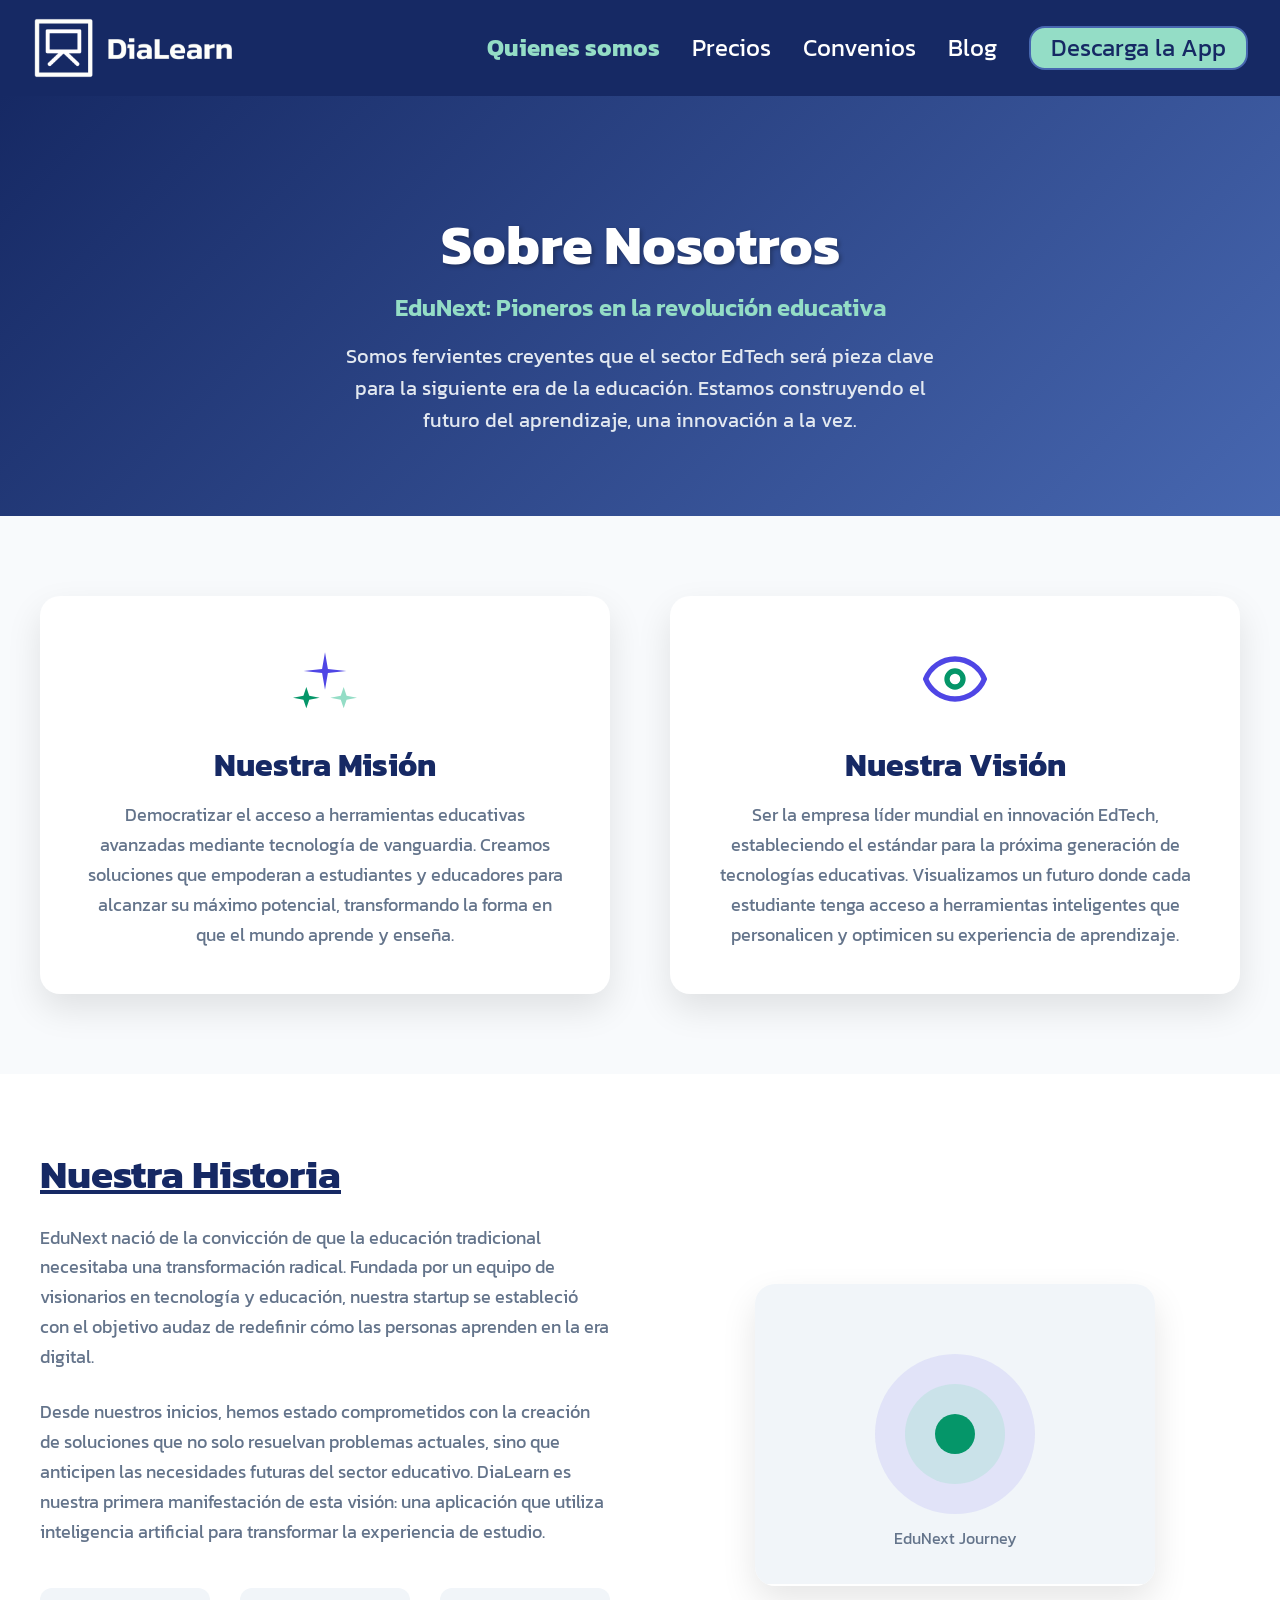
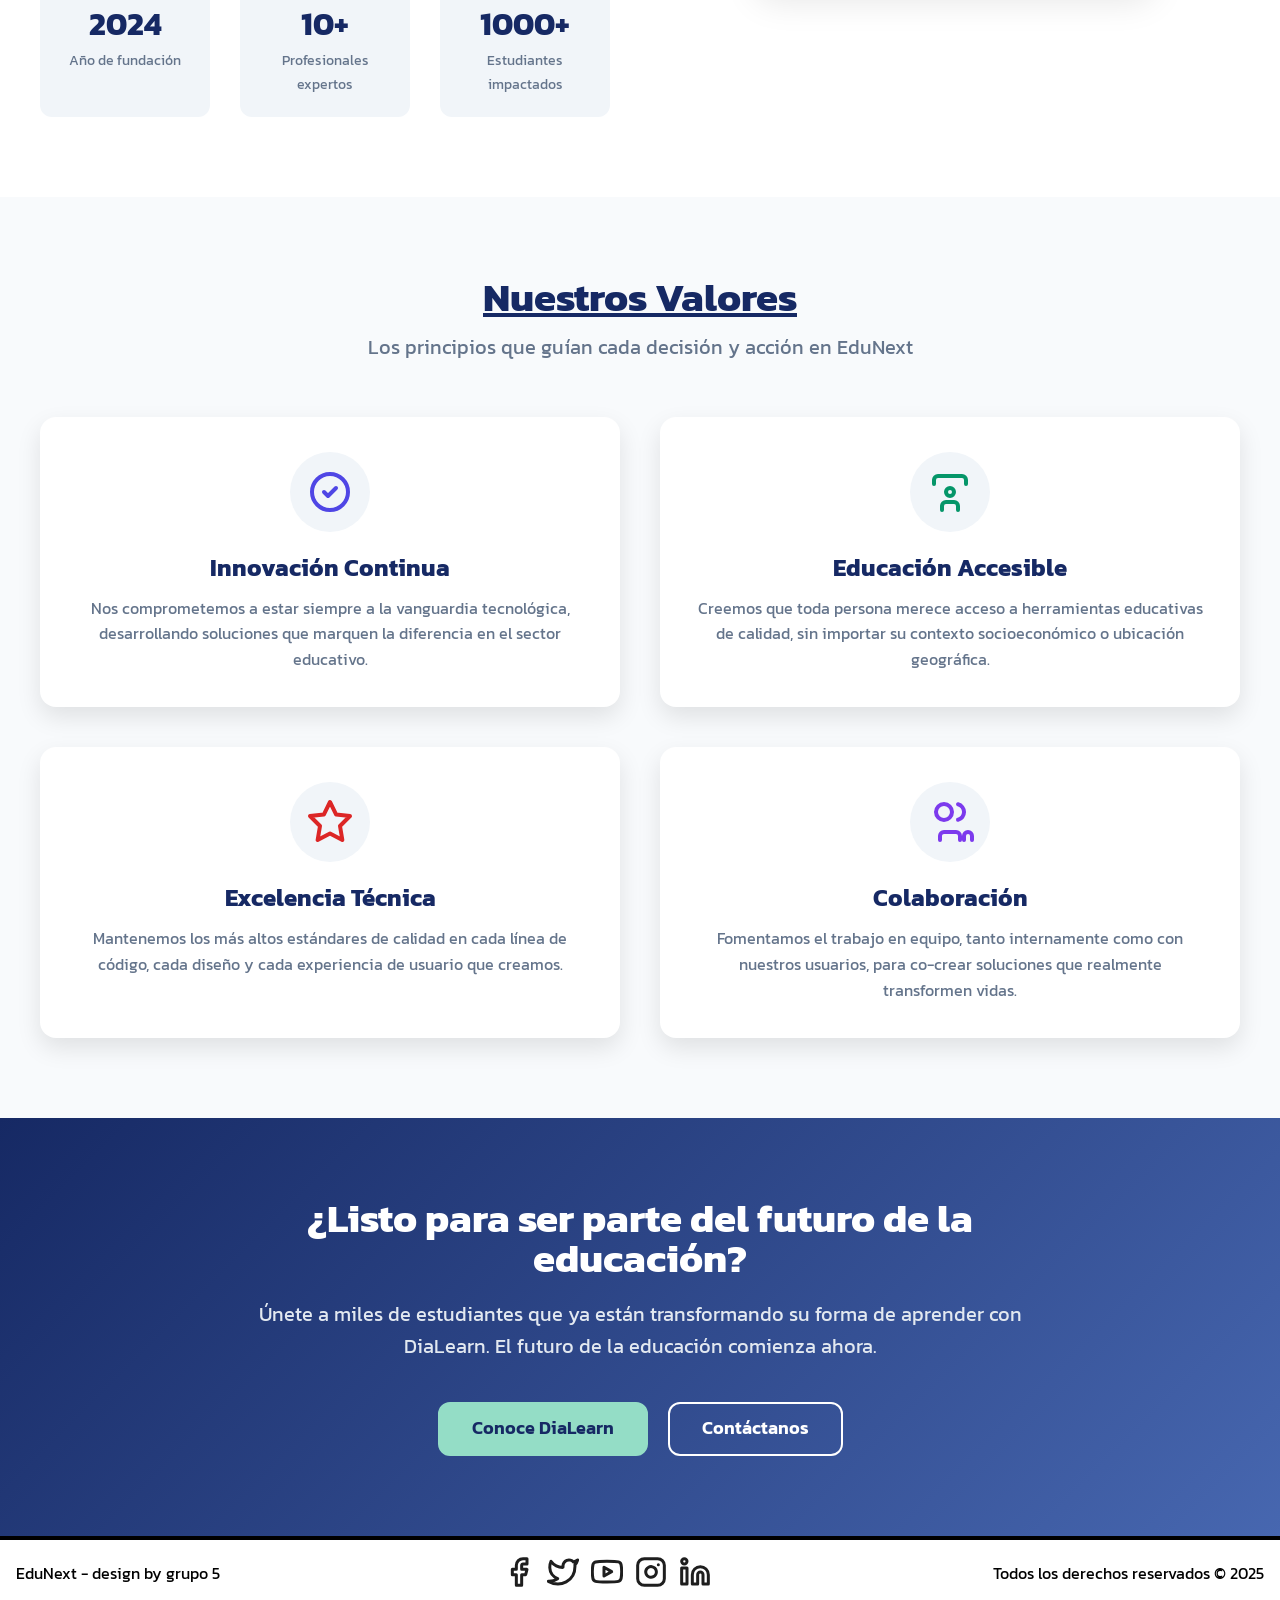
==== about-us.html @ 27a3ca71 "feat: about-us page" ====
<!DOCTYPE html>
<html lang="es">

<head>
    <meta charset="UTF-8">
    <meta name="viewport" content="width=device-width, initial-scale=1.0">

    <!-- SEO Meta Tags -->
    <meta name="description"
        content="EduNext - Startup innovadora en EdTech que está revolucionando la educación del futuro. Conoce nuestra visión, misión y el equipo detrás de DiaLearn.">
    <meta name="keywords"
        content="EduNext, startup EdTech, educación del futuro, innovación educativa, tecnología educativa, DiaLearn, equipo">
    <meta name="author" content="EduNext">
    <meta name="robots" content="index, follow">
    <meta name="language" content="Spanish">

    <!-- Open Graph Meta Tags (Facebook) -->
    <meta property="og:type" content="website">
    <meta property="og:title" content="Sobre Nosotros - EduNext | El Futuro de la Educación">
    <meta property="og:description"
        content="Conoce a EduNext, la startup que está transformando la educación con tecnología innovadora. Descubre nuestra misión y visión del futuro educativo.">
    <meta property="og:url" content="https://hallzyx.github.io/ihc_landingpage/about-us">
    <meta property="og:site_name" content="EduNext">
    <meta property="og:image" content="./assets/img/meta/thumbnail-rrss.webp">
    <meta property="og:image:width" content="1200">
    <meta property="og:image:height" content="630">
    <meta property="og:locale" content="es_ES">

    <!-- Twitter Card Meta Tags -->
    <meta name="twitter:card" content="summary_large_image">
    <meta name="twitter:title" content="Sobre Nosotros - EduNext | El Futuro de la Educación">
    <meta name="twitter:description"
        content="Conoce a EduNext, la startup que está transformando la educación con tecnología innovadora.">
    <meta name="twitter:image" content="./assets/img/meta/thumbnail-rrss.webp">
    <meta name="twitter:site" content="@EduNextTech">

    <!-- Favicon -->
    <link rel="icon" type="image/x-icon" href="./assets/img/favicon.ico">
    <link href="https://fonts.googleapis.com/css2?family=Kanit:wght@400;700&display=swap" rel="stylesheet">
    <link rel="stylesheet" href="./styles/reset.css">
    <link rel="stylesheet" href="./styles/styles.css">
    <script defer src="./scripts/script.js"></script>
    <title>Sobre Nosotros - EduNext</title>
</head>

<body>

    <!--Header-->
    <header class="header-custom">
        <div class="container">
            <div class="header-content">
                <!-- Logo -->
                <a href="index.html" class="logo-link">
                    <img class="logo-img" src="assets/img/logo/logo.png" alt="Logo DiaLearn">
                </a>

                <!-- Navegación de Escritorio -->
                <nav class="main-nav">
                    <a href="about-us.html" class="nav-link active">Quienes somos</a>
                    <a href="#" class="nav-link">Precios</a>
                    <a href="#" class="nav-link">Convenios</a>
                    <a href="#" class="nav-link">Blog</a>
                    <a href="#" class="header-button">
                        Descarga la App
                    </a>
                </nav>

                <!-- Botón de Menú Móvil -->
                <div class="mobile-menu-button-container">
                    <button id="mobile-menu-button" aria-label="Abrir menú principal">
                        <span class="sr-only">Abrir menú principal</span>
                        <svg class="icon-burger" xmlns="http://www.w3.org/2000/svg" fill="none" viewBox="0 0 24 24"
                            stroke="currentColor" aria-hidden="true">
                            <path stroke-linecap="round" stroke-linejoin="round" stroke-width="2"
                                d="M4 6h16M4 12h16m-7 6h7" />
                        </svg>
                    </button>
                </div>
            </div>
        </div>

        <!-- Menú Móvil -->
        <div id="mobile-menu">
            <div class="mobile-menu-links">
                <a href="about-us.html" class="nav-link active">Quienes somos</a>
                <a href="#" class="nav-link">Precios</a>
                <a href="#" class="nav-link">Convenios</a>
                <a href="#" class="nav-link">Blog</a>
                <a href="#" class="header-button">
                    Descarga la App
                </a>
            </div>
        </div>
    </header>
    <!--Header-->

    <!--Hero About Us-->
    <section class="about-hero">
        <div class="about-hero-container">
            <div class="about-hero-content">
                <h1>Sobre Nosotros</h1>
                <p class="about-hero-subtitle">EduNext: Pioneros en la revolución educativa</p>
                <p class="about-hero-description">
                    Somos fervientes creyentes que el sector EdTech será pieza clave para la siguiente era de la educación.
                    Estamos construyendo el futuro del aprendizaje, una innovación a la vez.
                </p>
            </div>
        </div>
    </section>
    <!--Hero About Us-->

    <!--Mission & Vision-->
    <section class="mission-vision">
        <div class="mission-vision-container">
            <div class="mission-vision-grid">
                <!-- Misión -->
                <div class="mission-card">
                    <div class="mission-icon">
                        <svg width="64" height="64" viewBox="0 0 24 24" fill="none" xmlns="http://www.w3.org/2000/svg">
                            <path d="M12 2L13.09 8.26L20 9L13.09 9.74L12 16L10.91 9.74L4 9L10.91 8.26L12 2Z" fill="#4F46E5"/>
                            <path d="M19 15L20.09 18.26L24 19L20.09 19.74L19 23L17.91 19.74L14 19L17.91 18.26L19 15Z" fill="#94DDC6"/>
                            <path d="M5 15L6.09 18.26L10 19L6.09 19.74L5 23L3.91 19.74L0 19L3.91 18.26L5 15Z" fill="#059669"/>
                        </svg>
                    </div>
                    <h3>Nuestra Misión</h3>
                    <p>
                        Democratizar el acceso a herramientas educativas avanzadas mediante tecnología de vanguardia. 
                        Creamos soluciones que empoderan a estudiantes y educadores para alcanzar su máximo potencial, 
                        transformando la forma en que el mundo aprende y enseña.
                    </p>
                </div>

                <!-- Visión -->
                <div class="vision-card">
                    <div class="vision-icon">
                        <svg width="64" height="64" viewBox="0 0 24 24" fill="none" xmlns="http://www.w3.org/2000/svg">
                            <path d="M12 4.5C7 4.5 2.73 7.61 1 12C2.73 16.39 7 19.5 12 19.5S21.27 16.39 23 12C21.27 7.61 17 4.5 12 4.5Z" stroke="#4F46E5" stroke-width="2" stroke-linecap="round" stroke-linejoin="round"/>
                            <path d="M12 15C13.6569 15 15 13.6569 15 12C15 10.3431 13.6569 9 12 9C10.3431 9 9 10.3431 9 12C9 13.6569 10.3431 15 12 15Z" stroke="#059669" stroke-width="2" stroke-linecap="round" stroke-linejoin="round"/>
                        </svg>
                    </div>
                    <h3>Nuestra Visión</h3>
                    <p>
                        Ser la empresa líder mundial en innovación EdTech, estableciendo el estándar para la próxima 
                        generación de tecnologías educativas. Visualizamos un futuro donde cada estudiante tenga 
                        acceso a herramientas inteligentes que personalicen y optimicen su experiencia de aprendizaje.
                    </p>
                </div>
            </div>
        </div>
    </section>
    <!--Mission & Vision-->

    <!--Company Story-->
    <section class="company-story">
        <div class="story-container">
            <div class="story-content">
                <div class="story-text">
                    <h2>Nuestra Historia</h2>
                    <p>
                        EduNext nació de la convicción de que la educación tradicional necesitaba una transformación radical. 
                        Fundada por un equipo de visionarios en tecnología y educación, nuestra startup se estableció con 
                        el objetivo audaz de redefinir cómo las personas aprenden en la era digital.
                    </p>
                    <p>
                        Desde nuestros inicios, hemos estado comprometidos con la creación de soluciones que no solo 
                        resuelvan problemas actuales, sino que anticipen las necesidades futuras del sector educativo. 
                        DiaLearn es nuestra primera manifestación de esta visión: una aplicación que utiliza inteligencia 
                        artificial para transformar la experiencia de estudio.
                    </p>
                    <div class="story-stats">
                        <div class="stat-item">
                            <h4>2024</h4>
                            <p>Año de fundación</p>
                        </div>
                        <div class="stat-item">
                            <h4>10+</h4>
                            <p>Profesionales expertos</p>
                        </div>
                        <div class="stat-item">
                            <h4>1000+</h4>
                            <p>Estudiantes impactados</p>
                        </div>
                    </div>
                </div>
                <div class="story-image">
                    <div class="story-placeholder">
                        <svg width="400" height="300" viewBox="0 0 400 300" fill="none" xmlns="http://www.w3.org/2000/svg">
                            <rect width="400" height="300" fill="#f1f5f9"/>
                            <circle cx="200" cy="150" r="80" fill="#4F46E5" opacity="0.1"/>
                            <circle cx="200" cy="150" r="50" fill="#94DDC6" opacity="0.3"/>
                            <circle cx="200" cy="150" r="20" fill="#059669"/>
                            <text x="200" y="260" text-anchor="middle" fill="#64748b" font-family="Kanit" font-size="16">EduNext Journey</text>
                        </svg>
                    </div>
                </div>
            </div>
        </div>
    </section>
    <!--Company Story-->

    <!--Values-->
    <section class="company-values">
        <div class="values-container">
            <div class="values-header">
                <h2>Nuestros Valores</h2>
                <p>Los principios que guían cada decisión y acción en EduNext</p>
            </div>
            
            <div class="values-grid">
                <!-- Valor 1: Innovación -->
                <div class="value-card">
                    <div class="value-icon">
                        <svg width="48" height="48" viewBox="0 0 24 24" fill="none" xmlns="http://www.w3.org/2000/svg">
                            <path d="M9 12L11 14L15 10M21 12C21 16.9706 16.9706 21 12 21C7.02944 21 3 16.9706 3 12C3 7.02944 7.02944 3 12 3C16.9706 3 21 7.02944 21 12Z" stroke="#4F46E5" stroke-width="2" stroke-linecap="round" stroke-linejoin="round"/>
                        </svg>
                    </div>
                    <h3>Innovación Continua</h3>
                    <p>Nos comprometemos a estar siempre a la vanguardia tecnológica, desarrollando soluciones que marquen la diferencia en el sector educativo.</p>
                </div>

                <!-- Valor 2: Accesibilidad -->
                <div class="value-card">
                    <div class="value-icon">
                        <svg width="48" height="48" viewBox="0 0 24 24" fill="none" xmlns="http://www.w3.org/2000/svg">
                            <path d="M16 21V19C16 17.8954 15.1046 17 14 17H10C8.89543 17 8 17.8954 8 19V21M20 8V6C20 4.89543 19.1046 4 18 4H6C4.89543 4 4 4.89543 4 6V8M12 14C13.1046 14 14 13.1046 14 12C14 10.8954 13.1046 10 12 10C10.8954 10 10 10.8954 10 12C10 13.1046 10.8954 14 12 14Z" stroke="#059669" stroke-width="2" stroke-linecap="round" stroke-linejoin="round"/>
                        </svg>
                    </div>
                    <h3>Educación Accesible</h3>
                    <p>Creemos que toda persona merece acceso a herramientas educativas de calidad, sin importar su contexto socioeconómico o ubicación geográfica.</p>
                </div>

                <!-- Valor 3: Excelencia -->
                <div class="value-card">
                    <div class="value-icon">
                        <svg width="48" height="48" viewBox="0 0 24 24" fill="none" xmlns="http://www.w3.org/2000/svg">
                            <path d="M12 2L15.09 8.26L22 9L17 14L18.18 21L12 17.77L5.82 21L7 14L2 9L8.91 8.26L12 2Z" stroke="#DC2626" stroke-width="2" stroke-linecap="round" stroke-linejoin="round"/>
                        </svg>
                    </div>
                    <h3>Excelencia Técnica</h3>
                    <p>Mantenemos los más altos estándares de calidad en cada línea de código, cada diseño y cada experiencia de usuario que creamos.</p>
                </div>

                <!-- Valor 4: Colaboración -->
                <div class="value-card">
                    <div class="value-icon">
                        <svg width="48" height="48" viewBox="0 0 24 24" fill="none" xmlns="http://www.w3.org/2000/svg">
                            <path d="M17 21V19C17 17.8954 16.1046 17 15 17H9C7.89543 17 7 17.8954 7 19V21M23 21V19C23 17.8954 22.1046 17 21 17C19.8954 17 19 17.8954 19 19V21M16 3.13C16.8604 3.35031 17.623 3.85071 18.1676 4.55332C18.7122 5.25592 19.0078 6.11718 19.0078 7.005C19.0078 7.89282 18.7122 8.75408 18.1676 9.45668C17.623 10.1593 16.8604 10.6597 16 10.88M13 7C13 9.20914 11.2091 11 9 11C6.79086 11 5 9.20914 5 7C5 4.79086 6.79086 3 9 3C11.2091 3 13 4.79086 13 7Z" stroke="#7C3AED" stroke-width="2" stroke-linecap="round" stroke-linejoin="round"/>
                        </svg>
                    </div>
                    <h3>Colaboración</h3>
                    <p>Fomentamos el trabajo en equipo, tanto internamente como con nuestros usuarios, para co-crear soluciones que realmente transformen vidas.</p>
                </div>
            </div>
        </div>
    </section>
    <!--Values-->

    <!--Call to Action-->
    <section class="about-cta">
        <div class="about-cta-container">
            <div class="about-cta-content">
                <h2>¿Listo para ser parte del futuro de la educación?</h2>
                <p>
                    Únete a miles de estudiantes que ya están transformando su forma de aprender con DiaLearn. 
                    El futuro de la educación comienza ahora.
                </p>
                <div class="about-cta-buttons">
                    <a href="index.html" class="cta-primary">Conoce DiaLearn</a>
                    <a href="#" class="cta-secondary">Contáctanos</a>
                </div>
            </div>
        </div>
    </section>
    <!--Call to Action-->

    <!--Footer-->
    <footer>
        <div class="footer-container">
            <div class="footer-subcontainer">
                EduNext - design by grupo 5
            </div>

            <div class="footer-subcontainer footer-social-links">
                <a class="footer-social-icon" href="#" target="_blank">
                    <img src="assets/img/rrss/facebook-icon.svg" alt="Facebook" class="footer-social-icon-img">
                </a>
                <a class="footer-social-icon" href="#" target="_blank">
                    <img src="assets/img/rrss/twitter-icon.svg" alt="Twitter" class="footer-social-icon-img">
                </a>
                <a class="footer-social-icon" href="#" target="_blank">
                    <img src="assets/img/rrss/youtube-icon.svg" alt="YouTube" class="footer-social-icon-img">
                </a>
                <a class="footer-social-icon" href="#" target="_blank">
                    <img src="assets/img/rrss/instagram-icon.svg" alt="Instagram" class="footer-social-icon-img">
                </a>
                <a class="footer-social-icon" href="#" target="_blank">
                    <img src="assets/img/rrss/linkedin-icon.svg" alt="LinkedIn" class="footer-social-icon-img">
                </a>
            </div>

            <div class="footer-subcontainer">
                Todos los derechos reservados © 2025
            </div>
        </div>
    </footer>
    <!--Footer-->

</body>

</html>
---- styles/styles.css ----
/* Estilos generales del cuerpo y contenedor */
body {
    font-family: 'Kanit', sans-serif;
    margin: 0;
    background-color: #f7fafc; /* Equivalente a bg-gray-100 */
}

.container {
    width: 100%;
    max-width: 1280px; /* Ancho máximo común para contenedores */
    margin-left: auto;
    margin-right: auto;
    padding-left: 1rem; /* Equivalente a px-4 */
    padding-right: 1rem; /* Equivalente a px-4 */
    box-sizing: border-box;
}

/* Header */
.header-custom {
    background-color: #162964;
    color: #FFFFFF;
    box-shadow: 0 4px 6px -1px rgba(0, 0, 0, 0.1), 0 2px 4px -1px rgba(0, 0, 0, 0.06); /* Equivalente a shadow-md */
}

.header-content {
    display: flex;
    align-items: center;
    justify-content: space-between;
    height: 5rem; /* Equivalente a h-20 */
}

.logo-link {
    display: flex;
    align-items: center;
    flex-shrink: 0;
}

.logo-img {
    height: 3rem; /* Equivalente a h-12 */
    width: auto;
}

/* Navegación Principal */
.main-nav {
    display: none; /* Oculto en móvil */
    align-items: center;
}

/* Se aplica un margen a cada elemento del menú que sigue a otro */
.main-nav > a + a {
    margin-left: 1.5rem; /* Equivalente a space-x-6 */
}

.nav-link {
    font-size: 24px;
    color: #FFFFFF;
    text-decoration: none;
    transition: color 150ms ease-in-out;
}

.nav-link:hover {
    color: #d1d5db; /* Equivalente a hover:text-gray-300 */
}

/* Botón del Header */
.header-button {
    background-color: #94DDC6;
    border-color: #4767B0;
    color: #162964;
    font-size: 24px;
    border-width: 2px;
    border-style: solid;
    padding: 0.5rem 1.25rem; /* Equivalente a py-2 px-5 */
    border-radius: 1rem; /* Equivalente a rounded-2xl */
    transition: background-color 150ms ease-in-out;
    text-decoration: none;
    display: inline-block;
    text-align: center;
}

.header-button:hover {
    background-color: rgba(148, 221, 198, 0.8); /* Equivalente a hover:bg-opacity-80 */
}

/* Botón de Menú Móvil */
.mobile-menu-button-container {
    display: flex; /* Se mostrará por defecto y se ocultará en pantallas grandes */
    align-items: center;
}

#mobile-menu-button {
    display: inline-flex;
    align-items: center;
    justify-content: center;
    padding: 0.5rem; /* Equivalente a p-2 */
    border-radius: 0.375rem; /* Equivalente a rounded-md */
    color: #9ca3af; /* Equivalente a text-gray-400 */
    background-color: transparent;
    border: none;
    cursor: pointer;
    transition: background-color 150ms ease-in-out, color 150ms ease-in-out;
}

#mobile-menu-button:hover {
    color: #ffffff; /* Equivalente a hover:text-white */
    background-color: #374151; /* Equivalente a hover:bg-gray-700 */
}

#mobile-menu-button:focus {
    outline: 2px solid transparent;
    outline-offset: 2px;
    box-shadow: 0 0 0 2px #ffffff, 0 0 0 4px #162964; /* Anillo de foco mejorado */
}

.icon-burger {
    height: 1.5rem; /* Equivalente a h-6 */
    width: 1.5rem; /* Equivalente a w-6 */
    stroke: currentColor;
}

/* Panel del Menú Móvil */
#mobile-menu {
    display: none; /* Oculto por defecto */
}

#mobile-menu.show {
    display: block; /* Se muestra cuando tiene la clase 'show' */
}

.mobile-menu-links {
    padding: 0.5rem 0.5rem 0.75rem; /* Equivalente a px-2 pt-2 pb-3 */
}

.mobile-menu-links a {
    display: block;
    padding: 0.5rem 0.75rem; /* Equivalente a px-3 py-2 */
    border-radius: 0.375rem; /* Equivalente a rounded-md */
    margin-bottom: 0.25rem; /* Equivalente a space-y-1 */
    transition: background-color 150ms ease-in-out;
}

.mobile-menu-links .header-button {
    width: auto;
    margin-top: 0.5rem; /* Equivalente a mt-2 */
}

/* Utilidad para lectores de pantalla */
.sr-only {
    position: absolute;
    width: 1px;
    height: 1px;
    padding: 0;
    margin: -1px;
    overflow: hidden;
    clip: rect(0, 0, 0, 0);
    white-space: nowrap;
    border-width: 0;
}

/* Inicio Sección Hero */
.hero {
    display: flex;
    justify-content: center;
    align-items: center;
    flex-direction: row;
    background-color: #94DDC6;
    width: 100%;

    .hero-images-container{ 
        width: 100%;
        display: flex;
        justify-content: center;
        align-items: end;
        flex-direction: row;

        .hero-image {
            max-width: 700px;
            max-height: 600px;
            padding-left: 20px;
            padding-right: 20px;
        }

        .hero-image-2{
            padding-top: 20px;
            padding-bottom: 20px;
        } 
    }

    .hero-content-container {
        display: flex;
        justify-content: center;
        align-items: start;
        flex-direction: column;
        width: 100%;
        padding-left: 20px;
        padding-right: 20px;

        .hero-title-container {
            font-size: 2.5rem;
            font-weight: bold;
            text-align: center;
            margin-bottom: 20px;
        }

        .hero-paragraph-container {
            font-size: 1.2rem;
            line-height: 1.6;
            margin-bottom: 20px;
        }

        .hero-button-container {
            button{
                background-color: #162954;
                border: none;
                padding: 10px 20px;
                font-family: 'Kanit', sans-serif;
                font-size: 1.2rem;
                color: white;
                cursor: pointer;
                border-radius: 10px;
                transition: background-color 0.3s ease;

                &:hover {
                    background-color: #4767B0;
                }    
            }
        }
    }

}
/* Fin Sección Hero */


/* Diseño Responsivo (Media Queries) */
/* Breakpoint sm (640px) */
@media (min-width: 640px) {
    .container {
        padding-left: 1.5rem; /* Equivalente a sm:px-6 */
        padding-right: 1.5rem; /* Equivalente a sm:px-6 */
    }
    .logo-img {
       height: 3.5rem; /* Equivalente a sm:h-14 */
    }
    .mobile-menu-links {
        padding-left: 0.75rem; /* Equivalente a sm:px-3 */
        padding-right: 0.75rem; /* Equivalente a sm:px-3 */
    }
}

/* Breakpoint md (768px) */
@media (min-width: 768px) {
    .header-content {
        height: 6rem; /* Equivalente a md:h-24 */
    }
    .logo-img {
        height: 4rem; /* Equivalente a md:h-16 */
    }
    .main-nav {
        display: flex; /* Muestra la navegación de escritorio */
    }
    .mobile-menu-button-container {
        display: none; /* Oculta el botón del menú móvil */
    }
    #mobile-menu {
        display: none !important; /* Asegura que el menú móvil esté oculto */
    }
}

/* Breakpoint lg (1024px) */
@media (min-width: 1024px) {
    .container {
        padding-left: 2rem; /* Equivalente a lg:px-8 */
        padding-right: 2rem; /* Equivalente a lg:px-8 */
    }
     .main-nav > a + a {
        margin-left: 2rem; /* Equivalente a lg:space-x-8 */
    }
}


/* Sección de video */
.video_section {
  background-color: #162954;
  padding: 60px 20px;
  display: flex;
  justify-content: center;
  align-items: center;
}

.video_content {
  display: flex;
  justify-content: center;
  align-items: center;
  gap: 40px;
  max-width: 1200px;
  width: 100%;
  text-align: center;
}

.video_text {
  color: #ffffff;
  max-width: 600px;
  text-align: center;
}

.video_text h2 {
  font-size: 2.5rem;
  font-weight: bold;
  margin-bottom: 20px;
  text-decoration: underline;
}

.video_text p {
  font-size: 1.2rem;
  color: #d0d0d0;
  line-height: 1.6;
}

.video_wrapper {
  min-width: 560px;
  width: 60%;
}

.video_wrapper iframe {
  border-radius: 8px;
  width: 100%;
  height: 450px;
  box-shadow: 0px 4px 15px rgba(0, 0, 0, 0.1);
}

@media (max-width: 900px) {
  .video_content {
    flex-direction: column;
  }

  .video_wrapper {
    min-width: unset;
    width: 90%;
    max-width: 560px;
    position: relative;
    padding-bottom: 56.25%;
    height: 0;
    overflow: hidden;
  }

  .video_wrapper iframe {
  position: absolute;
  top: 0;
  left: 0;
  width: 100%;
  height: 100%;
  }
}

/* Sección de testimonios */
.testimonials {
  background: linear-gradient(135deg, #a8e6cf 0%, #7fcdcd 100%);
  padding: 80px 20px;
  position: relative;
  overflow: hidden;
}

.testimonials-title {
  font-size: 3rem;
  font-weight: 700;
  text-align: center;
  color: #162954;
  margin-bottom: 70px;
  text-transform: uppercase;
  letter-spacing: 5px;
}

.testimonials-container {
  display: flex;
  align-items: center;
  justify-content: center;
  max-width: 1200px;
  margin: 0 auto;
  position: relative;
  gap: 20px;
  overflow: hidden;
}

.testimonials-wrapper {
  flex: 1;
  overflow: hidden;
  border-radius: 20px;
  padding: 0 20px;
  width: calc(320px * 3 + 24px * 2); /* Ancho exacto para 3 cards + gaps */
  max-width: calc(320px * 3 + 24px * 2);
}

.testimonials-track {
  display: flex;
  gap: 24px;
  transition: transform 0.3s ease-in-out;
  overflow: visible;
}

.testimonial-card {
  min-width: 320px;
  min-height: 400px;
  background: white;
  border-radius: 16px;
  padding: 32px;
  box-shadow: 0 8px 32px rgba(0, 0, 0, 0.1);
  display: flex;
  flex-direction: column;
  align-items: center;
  text-align: center;
  position: relative;
  justify-content: space-between;
}

.testimonial-avatar {
  width: 80px;
  height: 80px;
  border-radius: 50%;
  overflow: hidden;
  margin-bottom: 24px;
  border: 4px solid #f0f0f0;
  display: flex;
  align-items: center;
  justify-content: center;
  background: linear-gradient(135deg, #667eea 0%, #764ba2 100%);
}

.testimonial-avatar img {
  width: 100%;
  height: 100%;
  object-fit: cover;
}

.testimonial-avatar-letter {
  font-size: 32px;
  font-weight: 700;
  color: white;
  text-transform: uppercase;
  font-family: 'Kanit', sans-serif;
}

.testimonial-content {
  flex: 1;
  display: flex;
  flex-direction: column;
  justify-content: space-between;
  width: 100%;
}

.testimonial-text {
  font-size: 16px;
  line-height: 1.6;
  color: #333;
  margin-bottom: 24px;
  font-style: italic;
  text-align: center;
  flex-grow: 1;
}

.testimonial-author {
  text-align: center;
  width: 100%;
}

.testimonial-author h4 {
  font-size: 18px;
  font-weight: 700;
  color: #2c3e50;
  margin-bottom: 4px;
  text-align: center;
}

.testimonial-author p {
  font-size: 14px;
  color: #7f8c8d;
  margin-bottom: 2px;
  text-align: center;
}

.testimonial-university {
  font-weight: 600 !important;
  color: #3498db !important;
}

.testimonial-nav-btn {
  background: white;
  border: none;
  width: 48px;
  height: 48px;
  border-radius: 50%;
  display: flex;
  align-items: center;
  justify-content: center;
  cursor: pointer;
  box-shadow: 0 4px 16px rgba(0, 0, 0, 0.1);
  transition: all 0.3s ease;
  color: #333;
  flex-shrink: 0;
}

.testimonial-nav-btn:hover:not(:disabled) {
  background: #f8f9fa;
  box-shadow: 0 6px 20px rgba(0, 0, 0, 0.15);
  transform: scale(1.05);
}

.testimonial-nav-btn:disabled {
  opacity: 0.4;
  cursor: not-allowed;
}

.testimonials-cta {
  text-align: center;
  margin-top: 60px;
}

.testimonials-cta-btn {
  background: #162954;
  color: white;
  border: none;
  padding: 18px 50px;
  border-radius: 10px;
  font-size: 18px;
  font-weight: 600;
  cursor: pointer;
  transition: all 0.3s ease;
  box-shadow: 0 8px 24px rgba(22, 41, 84, 0.3);
  font-family: 'Kanit', sans-serif;
  text-transform: none;
  letter-spacing: 0.5px;
  min-width: 200px;
}

.testimonials-cta-btn:hover {
  background: #1e3366;
  transform: translateY(-3px);
  box-shadow: 0 12px 32px rgba(22, 41, 84, 0.4);
  scale: 1.02;
}

@media (max-width: 560px) {
  .testimonial-card {
    padding: 8px;
    min-width: 100%;
  }

  .testimonials-container {
    gap: 8px;
  }

  .testimonial-nav-btn {
    width: 24px;
    height: 24px;
  }
}

.download-section {
  background-color: #94DDC6;
  padding: 40px 0;
}

.download-container {
  max-width: 1100px;
  margin: 0 auto;
  display: flex;
  justify-content: center;
  align-items: center;
  gap: 180px;
  flex-wrap: wrap;
  padding: 0 20px;
}

.download-left,
.download-right {
  text-align: center;
  max-width: 400px;
}

.download-left h3 {
  margin-bottom: 10px;
}

.qr {
  width: 150px;
  height: 150px;
  margin-bottom: 20px;
}

.celular-img {
  width: 300px;
  max-width: 100%;
  height: auto;
  margin-bottom: 20px;
}

.pasos {
  text-align: left;
  font-size: 1.1em;
  line-height: 1.8;
  padding: 0 10px;
}


@media screen and (max-width: 768px) {
  .download-container {
    flex-direction: column;
    gap: 40px;
  }

  .download-left,
  .download-right {
    max-width: 100%;
  }

  .qr {
    width: 120px;
    height: 120px;
  }

  .celular-img {
    width: 220px;
  }

  .pasos {
    font-size: 1em;
  }
}

footer {
	font-family: 'Kanit', sans-serif;
	padding: 1rem;
	background-color: #ffffff;
	border-top: 4px solid #000000;
	font-size: 1rem;
}

.footer-container {
	display: flex;
	flex-wrap: wrap;
	justify-content: space-between;
	align-items: center;
	max-width: 1440px;
	margin: auto;
}

.footer-subcontainer {
	width: 100%;
	text-align: center;
}

.footer-social-links {
  display: flex;
  flex-wrap: wrap;
  gap: 0.75rem;
  justify-content: center;
}

.footer-social-icon {
	margin: 0;
	text-decoration: none;
}

.footer-social-icon-img {
	width: 28px;
}

@media (min-width: 900px) {
  .footer-container {
    flex-direction: row;
    justify-content: space-between;
  }

  .footer-subcontainer {
    width: auto;
    text-align: left;
  }

  .footer-social-links {
    justify-content: flex-start;
  }

  .footer-social-icon-img {
    width: 32px;
  }
}

@media (max-width: 900px) {
    .hero {
        flex-direction: column;
        align-items: center;
        width: auto;
        padding: 20px;

        .hero-images-container {
            flex-direction: row;
            justify-content: center;
            align-items: center;
            width: 100%;
        }

        .hero-content-container {
            align-items: center;
            padding-left: 10px;
            padding-right: 10px;
            width: 100%;

            .hero-title-container,
            .hero-paragraph-container,
            .hero-button-container {
                text-align: center;
                width: 100%;
            }
        }
    }
}

/* Inicio Responsiveness para Sección Hero*/
@media (max-width: 640px) {
    .hero {
        flex-direction: column;
        align-items: center;
        width: auto;
        padding: 20px;

        .hero-images-container {
            flex-direction: row;
            align-items: center;

            .hero-image {
                max-width: 90vw;
                max-height: 40vh;
                padding: 10px 0;
            }
        }

        .hero-content-container {
            align-items: center;
            padding-left: 5px;
            padding-right: 5px;
            width: 100%;

            .hero-title-container,
            .hero-paragraph-container,
            .hero-button-container {
                text-align: center;
                width: 100%;
            }
        }
    }
}
/* Fin Responsiveness para Sección Hero*/

/* Features Section */
.features-section {
    background-color: #f8fafc;
    padding: 80px 20px;
    display: flex;
    justify-content: center;
    align-items: center;
}

.features-container {
    max-width: 1200px;
    width: 100%;
    text-align: center;
}

.features-header {
    margin-bottom: 60px;
}

.features-header h2 {
    font-size: 2.5rem;
    font-weight: 700;
    color: #162964;
    margin-bottom: 16px;
    text-decoration: underline;
}

.features-header p {
    font-size: 1.25rem;
    color: #6b7280;
    max-width: 600px;
    margin: 0 auto;
    line-height: 1.6;
}

.features-grid {
    display: grid;
    grid-template-columns: repeat(3, 1fr);
    gap: 40px;
    margin-top: 40px;
}

.feature-card {
    background-color: #ffffff;
    padding: 40px 30px;
    border-radius: 16px;
    box-shadow: 0 10px 25px rgba(0, 0, 0, 0.1);
    transition: transform 0.3s ease, box-shadow 0.3s ease;
    text-align: center;
    border: 2px solid transparent;
}

.feature-card:hover {
    transform: translateY(-8px);
    box-shadow: 0 20px 40px rgba(0, 0, 0, 0.15);
    border-color: #94DDC6;
}

.feature-icon {
    display: flex;
    justify-content: center;
    align-items: center;
    width: 80px;
    height: 80px;
    background-color: #f1f5f9;
    border-radius: 50%;
    margin: 0 auto 24px auto;
    transition: background-color 0.3s ease;
}

.feature-card:hover .feature-icon {
    background-color: #e2e8f0;
}

.feature-card h3 {
    font-size: 1.5rem;
    font-weight: 700;
    color: #162964;
    margin-bottom: 16px;
    line-height: 1.3;
}

.feature-card p {
    font-size: 1rem;
    color: #64748b;
    line-height: 1.6;
    margin: 0;
}

/* Responsiveness para Features Section */
@media (max-width: 1024px) {
    .features-section {
        padding: 60px 20px;
    }
    
    .features-grid {
        grid-template-columns: repeat(2, 1fr);
        gap: 30px;
    }
    
    .features-header h2 {
        font-size: 2.25rem;
    }
    
    .feature-card {
        padding: 30px 25px;
    }
}

@media (max-width: 768px) {
    .features-section {
        padding: 50px 15px;
    }
    
    .features-grid {
        grid-template-columns: 1fr;
        gap: 25px;
        max-width: 500px;
        margin: 0 auto;
    }
    
    .features-header h2 {
        font-size: 2rem;
    }
    
    .features-header p {
        font-size: 1.125rem;
    }
    
    .feature-card {
        padding: 25px 20px;
    }
    
    .feature-icon {
        width: 70px;
        height: 70px;
        margin-bottom: 20px;
    }
    
    .feature-icon svg {
        width: 40px;
        height: 40px;
    }
    
    .feature-card h3 {
        font-size: 1.25rem;
        margin-bottom: 12px;
    }
    
    .feature-card p {
        font-size: 0.95rem;
    }
}

@media (max-width: 480px) {
    .features-section {
        padding: 40px 10px;
    }
    
    .features-header {
        margin-bottom: 40px;
    }
    
    .features-header h2 {
        font-size: 1.75rem;
        margin-bottom: 12px;
    }
    
    .features-header p {
        font-size: 1rem;
    }
    
    .feature-card {
        padding: 20px 15px;
    }
    
    .feature-icon {
        width: 60px;
        height: 60px;
        margin-bottom: 16px;
    }
    
    .feature-icon svg {
        width: 36px;
        height: 36px;
    }
    
    .feature-card h3 {
        font-size: 1.125rem;
        margin-bottom: 10px;
    }
    
    .feature-card p {
        font-size: 0.9rem;
        line-height: 1.5;
    }
}
/* Fin Features Section */

/* About Us Page Styles */

/* Navigation Active State */
.nav-link.active {
    color: #94DDC6;
    font-weight: 700;
}

/* About Hero Section */
.about-hero {
    background: linear-gradient(135deg, #162964 0%, #4767B0 100%);
    padding: 120px 20px 80px 20px;
    color: white;
    text-align: center;
}

.about-hero-container {
    max-width: 800px;
    margin: 0 auto;
}

.about-hero h1 {
    font-size: 3.5rem;
    font-weight: 700;
    margin-bottom: 24px;
    text-shadow: 2px 2px 4px rgba(0, 0, 0, 0.3);
}

.about-hero-subtitle {
    font-size: 1.5rem;
    font-weight: 600;
    color: #94DDC6;
    margin-bottom: 20px;
}

.about-hero-description {
    font-size: 1.25rem;
    line-height: 1.6;
    color: #e2e8f0;
    max-width: 600px;
    margin: 0 auto;
}

/* Mission & Vision Section */
.mission-vision {
    padding: 80px 20px;
    background-color: #f8fafc;
}

.mission-vision-container {
    max-width: 1200px;
    margin: 0 auto;
}

.mission-vision-grid {
    display: grid;
    grid-template-columns: 1fr 1fr;
    gap: 60px;
    align-items: stretch;
}

.mission-card,
.vision-card {
    background: white;
    padding: 40px;
    border-radius: 20px;
    box-shadow: 0 15px 35px rgba(0, 0, 0, 0.1);
    text-align: center;
    border: 3px solid transparent;
    transition: all 0.3s ease;
}

.mission-card:hover,
.vision-card:hover {
    transform: translateY(-10px);
    border-color: #94DDC6;
    box-shadow: 0 25px 50px rgba(0, 0, 0, 0.15);
}

.mission-icon,
.vision-icon {
    margin: 0 auto 30px auto;
    width: 80px;
    height: 80px;
    display: flex;
    align-items: center;
    justify-content: center;
}

.mission-card h3,
.vision-card h3 {
    font-size: 2rem;
    color: #162964;
    margin-bottom: 20px;
    font-weight: 700;
}

.mission-card p,
.vision-card p {
    font-size: 1.1rem;
    color: #64748b;
    line-height: 1.7;
}

/* Company Story Section */
.company-story {
    padding: 80px 20px;
    background-color: white;
}

.story-container {
    max-width: 1200px;
    margin: 0 auto;
}

.story-content {
    display: grid;
    grid-template-columns: 1fr 1fr;
    gap: 60px;
    align-items: center;
}

.story-text h2 {
    font-size: 2.5rem;
    color: #162964;
    margin-bottom: 30px;
    font-weight: 700;
    text-decoration: underline;
}

.story-text p {
    font-size: 1.1rem;
    color: #64748b;
    line-height: 1.7;
    margin-bottom: 25px;
}

.story-stats {
    display: grid;
    grid-template-columns: repeat(3, 1fr);
    gap: 30px;
    margin-top: 40px;
}

.stat-item {
    text-align: center;
    padding: 20px;
    border-radius: 12px;
    background-color: #f1f5f9;
}

.stat-item h4 {
    font-size: 2rem;
    color: #162964;
    font-weight: 700;
    margin-bottom: 8px;
}

.stat-item p {
    font-size: 0.9rem;
    color: #64748b;
    margin: 0;
}

.story-image {
    display: flex;
    justify-content: center;
    align-items: center;
}

.story-placeholder {
    border-radius: 20px;
    overflow: hidden;
    box-shadow: 0 15px 35px rgba(0, 0, 0, 0.1);
}

/* Company Values Section */
.company-values {
    padding: 80px 20px;
    background-color: #f8fafc;
}

.values-container {
    max-width: 1200px;
    margin: 0 auto;
}

.values-header {
    text-align: center;
    margin-bottom: 60px;
}

.values-header h2 {
    font-size: 2.5rem;
    color: #162964;
    margin-bottom: 20px;
    font-weight: 700;
    text-decoration: underline;
}

.values-header p {
    font-size: 1.25rem;
    color: #64748b;
    max-width: 600px;
    margin: 0 auto;
}

.values-grid {
    display: grid;
    grid-template-columns: repeat(2, 1fr);
    gap: 40px;
}

.value-card {
    background: white;
    padding: 35px;
    border-radius: 16px;
    box-shadow: 0 10px 25px rgba(0, 0, 0, 0.1);
    transition: all 0.3s ease;
    text-align: center;
}

.value-card:hover {
    transform: translateY(-8px);
    box-shadow: 0 20px 40px rgba(0, 0, 0, 0.15);
}

.value-icon {
    margin: 0 auto 24px auto;
    width: 80px;
    height: 80px;
    background-color: #f1f5f9;
    border-radius: 50%;
    display: flex;
    align-items: center;
    justify-content: center;
}

.value-card h3 {
    font-size: 1.5rem;
    color: #162964;
    margin-bottom: 16px;
    font-weight: 700;
}

.value-card p {
    font-size: 1rem;
    color: #64748b;
    line-height: 1.6;
}

/* About CTA Section */
.about-cta {
    padding: 80px 20px;
    background: linear-gradient(135deg, #162964 0%, #4767B0 100%);
    color: white;
    text-align: center;
}

.about-cta-container {
    max-width: 800px;
    margin: 0 auto;
}

.about-cta h2 {
    font-size: 2.5rem;
    font-weight: 700;
    margin-bottom: 20px;
}

.about-cta p {
    font-size: 1.25rem;
    line-height: 1.6;
    margin-bottom: 40px;
    color: #e2e8f0;
}

.about-cta-buttons {
    display: flex;
    gap: 20px;
    justify-content: center;
    flex-wrap: wrap;
}

.cta-primary,
.cta-secondary {
    padding: 16px 32px;
    border-radius: 12px;
    font-size: 1.1rem;
    font-weight: 600;
    text-decoration: none;
    transition: all 0.3s ease;
    display: inline-block;
}

.cta-primary {
    background-color: #94DDC6;
    color: #162964;
    border: 2px solid #94DDC6;
}

.cta-primary:hover {
    background-color: #7cc4a8;
    transform: translateY(-2px);
    box-shadow: 0 10px 25px rgba(148, 221, 198, 0.4);
}

.cta-secondary {
    background-color: transparent;
    color: white;
    border: 2px solid white;
}

.cta-secondary:hover {
    background-color: white;
    color: #162964;
    transform: translateY(-2px);
}

/* Responsive Design for About Us */
@media (max-width: 1024px) {
    .mission-vision-grid {
        gap: 40px;
    }
    
    .story-content {
        gap: 40px;
    }
    
    .values-grid {
        gap: 30px;
    }
}

@media (max-width: 768px) {
    .about-hero {
        padding: 100px 15px 60px 15px;
    }
    
    .about-hero h1 {
        font-size: 2.5rem;
    }
    
    .about-hero-subtitle {
        font-size: 1.25rem;
    }
    
    .mission-vision-grid {
        grid-template-columns: 1fr;
        gap: 30px;
    }
    
    .story-content {
        grid-template-columns: 1fr;
        gap: 40px;
    }
    
    .story-stats {
        grid-template-columns: 1fr;
        gap: 20px;
        margin-top: 30px;
    }
    
    .values-grid {
        grid-template-columns: 1fr;
        gap: 25px;
    }
    
    .about-cta h2 {
        font-size: 2rem;
    }
    
    .about-cta-buttons {
        flex-direction: column;
        align-items: center;
    }
    
    .cta-primary,
    .cta-secondary {
        width: 100%;
        max-width: 300px;
        text-align: center;
    }
}

@media (max-width: 480px) {
    .about-hero {
        padding: 80px 10px 50px 10px;
    }
    
    .about-hero h1 {
        font-size: 2rem;
    }
    
    .about-hero-subtitle {
        font-size: 1.125rem;
    }
    
    .mission-card,
    .vision-card {
        padding: 30px 20px;
    }
    
    .mission-card h3,
    .vision-card h3 {
        font-size: 1.5rem;
    }
    
    .story-text h2 {
        font-size: 2rem;
    }
    
    .values-header h2 {
        font-size: 2rem;
    }
    
    .value-card {
        padding: 25px 20px;
    }
    
    .about-cta {
        padding: 60px 10px;
    }
    
    .about-cta h2 {
        font-size: 1.75rem;
    }
}

/* Fin About Us Page Styles */
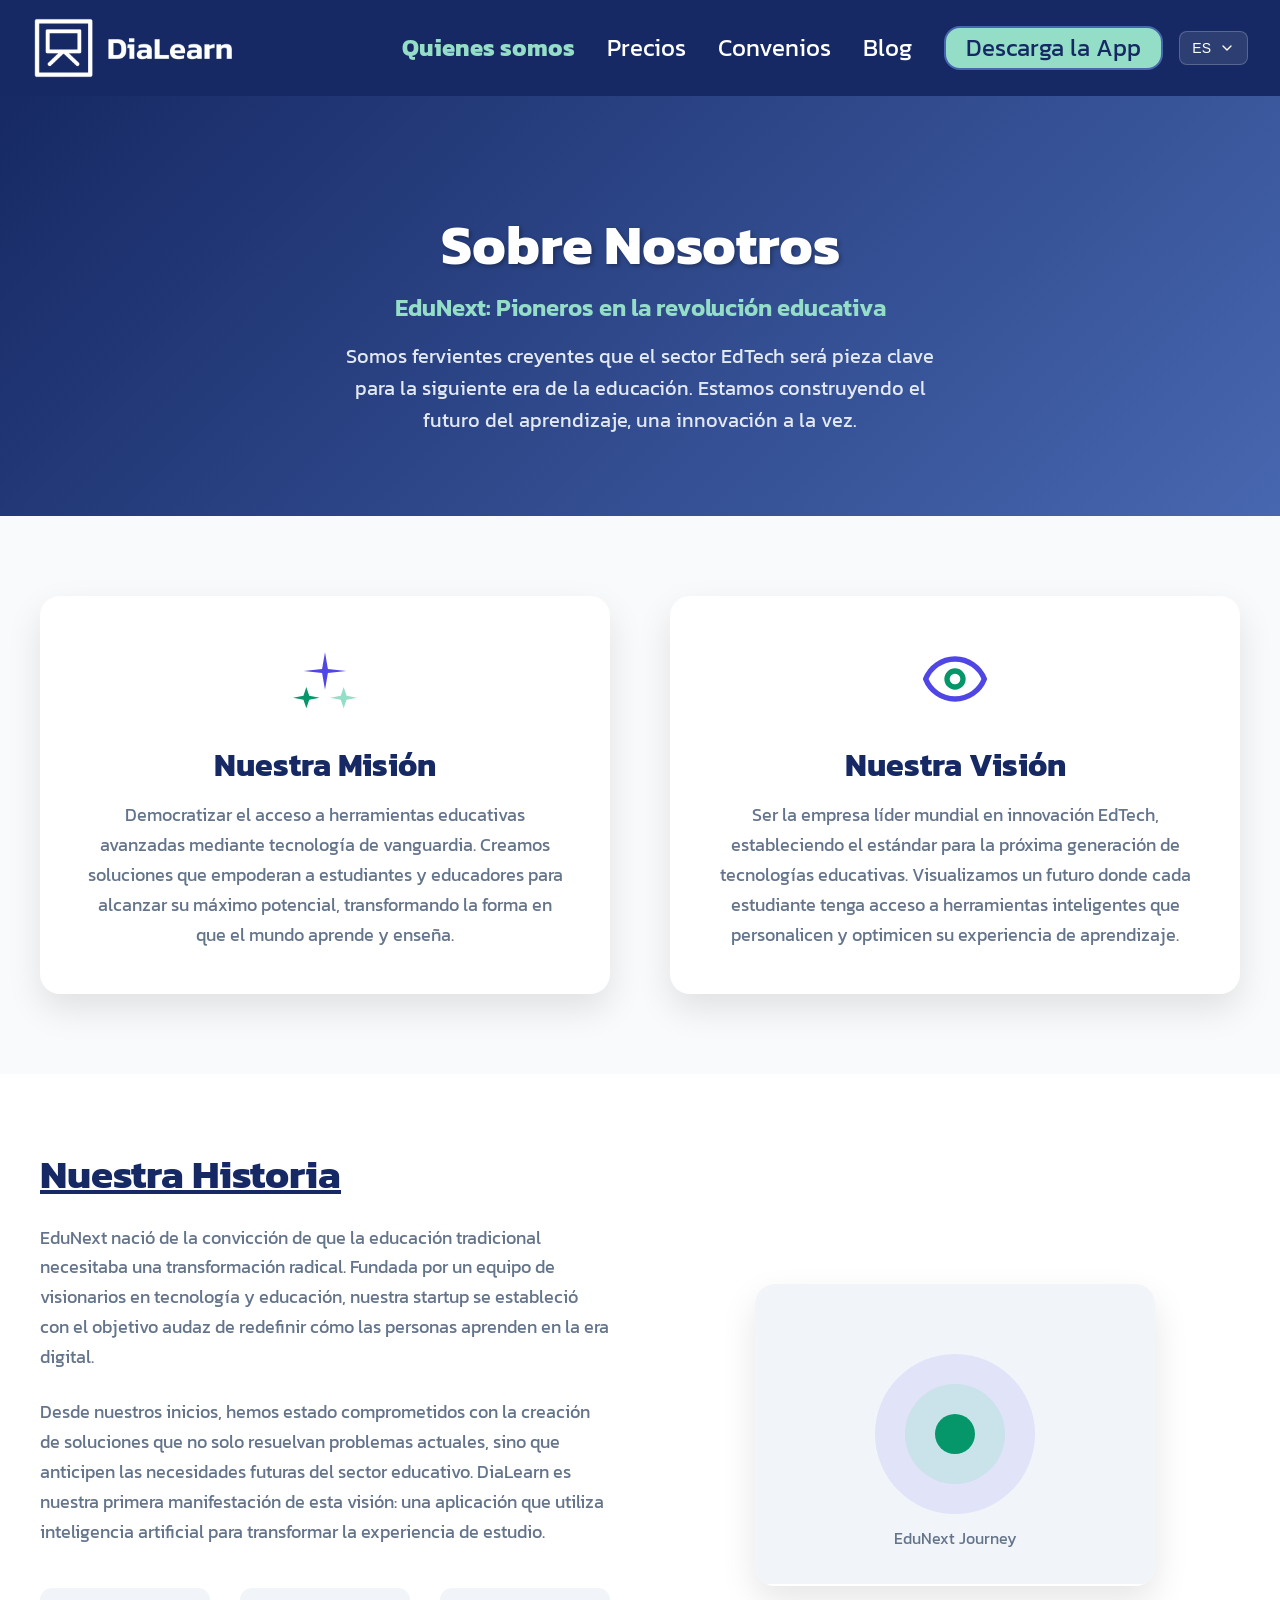
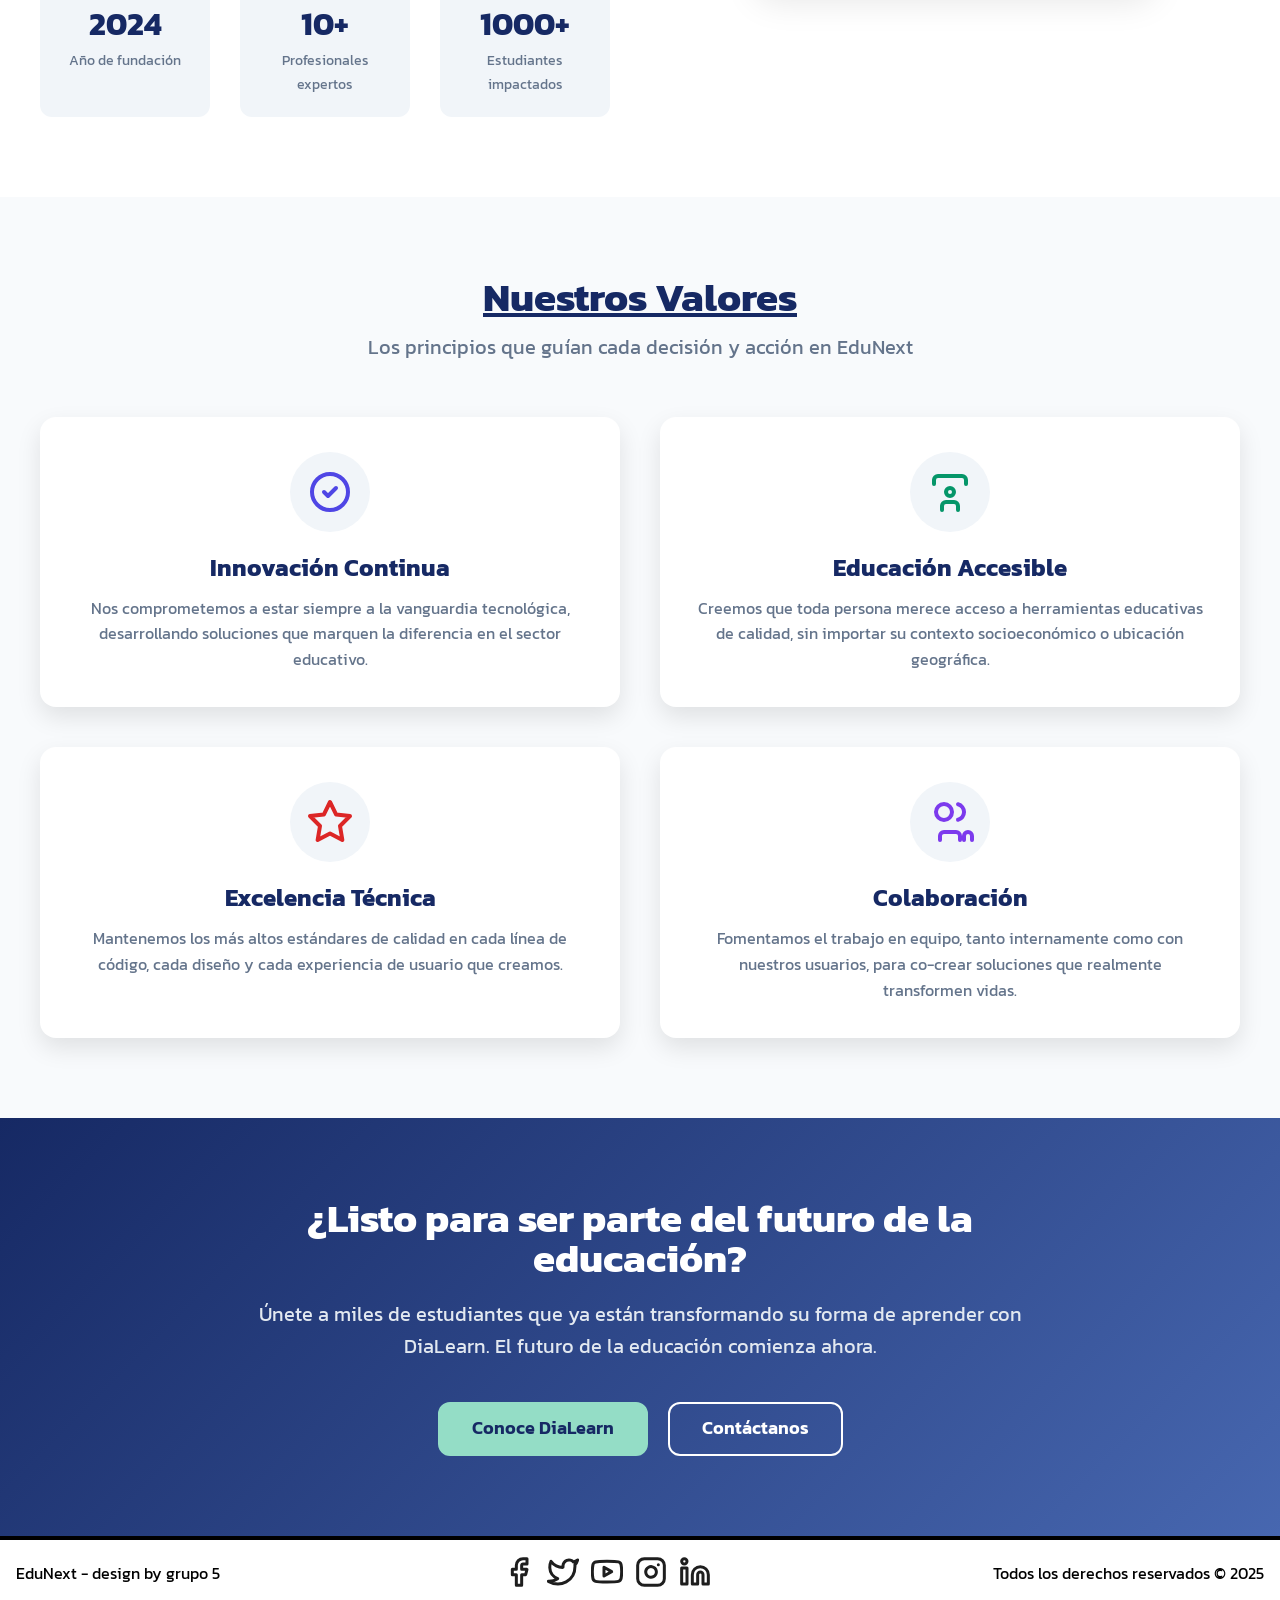
==== commit 21f2d4a2: "feat: i18n translation US - ESP added" ====
--- a/about-us.html
+++ b/about-us.html
@@ -21,7 +21,7 @@
         content="Conoce a EduNext, la startup que está transformando la educación con tecnología innovadora. Descubre nuestra misión y visión del futuro educativo.">
     <meta property="og:url" content="https://hallzyx.github.io/ihc_landingpage/about-us">
     <meta property="og:site_name" content="EduNext">
-    <meta property="og:image" content="./assets/img/meta/thumbnail-rrss.webp">
+    <meta property="og:image" content="https://hallzyx.github.io/ihc_landingpage/assets/img/meta/thumbnail-rrss.webp">
     <meta property="og:image:width" content="1200">
     <meta property="og:image:height" content="630">
     <meta property="og:locale" content="es_ES">
@@ -56,13 +56,30 @@
 
                 <!-- Navegación de Escritorio -->
                 <nav class="main-nav">
-                    <a href="about-us.html" class="nav-link active">Quienes somos</a>
-                    <a href="#" class="nav-link">Precios</a>
-                    <a href="#" class="nav-link">Convenios</a>
-                    <a href="#" class="nav-link">Blog</a>
-                    <a href="#" class="header-button">
+                    <a href="about-us.html" class="nav-link active" data-i18n="nav.about">Quienes somos</a>
+                    <a href="#" class="nav-link" data-i18n="nav.pricing">Precios</a>
+                    <a href="#" class="nav-link" data-i18n="nav.partnerships">Convenios</a>
+                    <a href="#" class="nav-link" data-i18n="nav.blog">Blog</a>
+                    <a href="#" class="header-button" data-i18n="nav.download">
                         Descarga la App
                     </a>
+                    <!-- Selector de idioma -->
+                    <div class="language-selector">
+                        <button id="language-toggle" class="language-btn" aria-label="Cambiar idioma">
+                            <span id="current-lang">ES</span>
+                            <svg width="16" height="16" viewBox="0 0 24 24" fill="none" xmlns="http://www.w3.org/2000/svg">
+                                <path d="M6 9L12 15L18 9" stroke="currentColor" stroke-width="2" stroke-linecap="round" stroke-linejoin="round"/>
+                            </svg>
+                        </button>
+                        <div id="language-dropdown" class="language-dropdown">
+                            <button class="language-option" data-lang="es">
+                                🇪🇸 Español
+                            </button>
+                            <button class="language-option" data-lang="en">
+                                🇺🇸 English
+                            </button>
+                        </div>
+                    </div>
                 </nav>
 
                 <!-- Botón de Menú Móvil -->
@@ -82,13 +99,22 @@
         <!-- Menú Móvil -->
         <div id="mobile-menu">
             <div class="mobile-menu-links">
-                <a href="about-us.html" class="nav-link active">Quienes somos</a>
-                <a href="#" class="nav-link">Precios</a>
-                <a href="#" class="nav-link">Convenios</a>
-                <a href="#" class="nav-link">Blog</a>
-                <a href="#" class="header-button">
+                <a href="about-us.html" class="nav-link active" data-i18n="nav.about">Quienes somos</a>
+                <a href="#" class="nav-link" data-i18n="nav.pricing">Precios</a>
+                <a href="#" class="nav-link" data-i18n="nav.partnerships">Convenios</a>
+                <a href="#" class="nav-link" data-i18n="nav.blog">Blog</a>
+                <a href="#" class="header-button" data-i18n="nav.download">
                     Descarga la App
                 </a>
+                <!-- Selector de idioma móvil -->
+                <div class="mobile-language-selector">
+                    <button class="language-option mobile-lang" data-lang="es">
+                        🇪🇸 Español
+                    </button>
+                    <button class="language-option mobile-lang" data-lang="en">
+                        🇺🇸 English
+                    </button>
+                </div>
             </div>
         </div>
     </header>
@@ -98,9 +124,9 @@
     <section class="about-hero">
         <div class="about-hero-container">
             <div class="about-hero-content">
-                <h1>Sobre Nosotros</h1>
-                <p class="about-hero-subtitle">EduNext: Pioneros en la revolución educativa</p>
-                <p class="about-hero-description">
+                <h1 data-i18n="about.hero.title">Sobre Nosotros</h1>
+                <p class="about-hero-subtitle" data-i18n="about.hero.subtitle">EduNext: Pioneros en la revolución educativa</p>
+                <p class="about-hero-description" data-i18n="about.hero.description">
                     Somos fervientes creyentes que el sector EdTech será pieza clave para la siguiente era de la educación.
                     Estamos construyendo el futuro del aprendizaje, una innovación a la vez.
                 </p>
@@ -122,8 +148,8 @@
                             <path d="M5 15L6.09 18.26L10 19L6.09 19.74L5 23L3.91 19.74L0 19L3.91 18.26L5 15Z" fill="#059669"/>
                         </svg>
                     </div>
-                    <h3>Nuestra Misión</h3>
-                    <p>
+                    <h3 data-i18n="about.mission.title">Nuestra Misión</h3>
+                    <p data-i18n="about.mission.description">
                         Democratizar el acceso a herramientas educativas avanzadas mediante tecnología de vanguardia. 
                         Creamos soluciones que empoderan a estudiantes y educadores para alcanzar su máximo potencial, 
                         transformando la forma en que el mundo aprende y enseña.
@@ -138,8 +164,8 @@
                             <path d="M12 15C13.6569 15 15 13.6569 15 12C15 10.3431 13.6569 9 12 9C10.3431 9 9 10.3431 9 12C9 13.6569 10.3431 15 12 15Z" stroke="#059669" stroke-width="2" stroke-linecap="round" stroke-linejoin="round"/>
                         </svg>
                     </div>
-                    <h3>Nuestra Visión</h3>
-                    <p>
+                    <h3 data-i18n="about.vision.title">Nuestra Visión</h3>
+                    <p data-i18n="about.vision.description">
                         Ser la empresa líder mundial en innovación EdTech, estableciendo el estándar para la próxima 
                         generación de tecnologías educativas. Visualizamos un futuro donde cada estudiante tenga 
                         acceso a herramientas inteligentes que personalicen y optimicen su experiencia de aprendizaje.
@@ -155,13 +181,13 @@
         <div class="story-container">
             <div class="story-content">
                 <div class="story-text">
-                    <h2>Nuestra Historia</h2>
-                    <p>
+                    <h2 data-i18n="about.story.title">Nuestra Historia</h2>
+                    <p data-i18n="about.story.paragraph1">
                         EduNext nació de la convicción de que la educación tradicional necesitaba una transformación radical. 
                         Fundada por un equipo de visionarios en tecnología y educación, nuestra startup se estableció con 
                         el objetivo audaz de redefinir cómo las personas aprenden en la era digital.
                     </p>
-                    <p>
+                    <p data-i18n="about.story.paragraph2">
                         Desde nuestros inicios, hemos estado comprometidos con la creación de soluciones que no solo 
                         resuelvan problemas actuales, sino que anticipen las necesidades futuras del sector educativo. 
                         DiaLearn es nuestra primera manifestación de esta visión: una aplicación que utiliza inteligencia 
@@ -170,15 +196,15 @@
                     <div class="story-stats">
                         <div class="stat-item">
                             <h4>2024</h4>
-                            <p>Año de fundación</p>
+                            <p data-i18n="about.story.stat1">Año de fundación</p>
                         </div>
                         <div class="stat-item">
                             <h4>10+</h4>
-                            <p>Profesionales expertos</p>
+                            <p data-i18n="about.story.stat2">Profesionales expertos</p>
                         </div>
                         <div class="stat-item">
                             <h4>1000+</h4>
-                            <p>Estudiantes impactados</p>
+                            <p data-i18n="about.story.stat3">Estudiantes impactados</p>
                         </div>
                     </div>
                 </div>
@@ -202,8 +228,8 @@
     <section class="company-values">
         <div class="values-container">
             <div class="values-header">
-                <h2>Nuestros Valores</h2>
-                <p>Los principios que guían cada decisión y acción en EduNext</p>
+                <h2 data-i18n="about.values.title">Nuestros Valores</h2>
+                <p data-i18n="about.values.subtitle">Los principios que guían cada decisión y acción en EduNext</p>
             </div>
             
             <div class="values-grid">
@@ -214,8 +240,8 @@
                             <path d="M9 12L11 14L15 10M21 12C21 16.9706 16.9706 21 12 21C7.02944 21 3 16.9706 3 12C3 7.02944 7.02944 3 12 3C16.9706 3 21 7.02944 21 12Z" stroke="#4F46E5" stroke-width="2" stroke-linecap="round" stroke-linejoin="round"/>
                         </svg>
                     </div>
-                    <h3>Innovación Continua</h3>
-                    <p>Nos comprometemos a estar siempre a la vanguardia tecnológica, desarrollando soluciones que marquen la diferencia en el sector educativo.</p>
+                    <h3 data-i18n="about.values.value1.title">Innovación Continua</h3>
+                    <p data-i18n="about.values.value1.description">Nos comprometemos a estar siempre a la vanguardia tecnológica, desarrollando soluciones que marquen la diferencia en el sector educativo.</p>
                 </div>
 
                 <!-- Valor 2: Accesibilidad -->
@@ -225,8 +251,8 @@
                             <path d="M16 21V19C16 17.8954 15.1046 17 14 17H10C8.89543 17 8 17.8954 8 19V21M20 8V6C20 4.89543 19.1046 4 18 4H6C4.89543 4 4 4.89543 4 6V8M12 14C13.1046 14 14 13.1046 14 12C14 10.8954 13.1046 10 12 10C10.8954 10 10 10.8954 10 12C10 13.1046 10.8954 14 12 14Z" stroke="#059669" stroke-width="2" stroke-linecap="round" stroke-linejoin="round"/>
                         </svg>
                     </div>
-                    <h3>Educación Accesible</h3>
-                    <p>Creemos que toda persona merece acceso a herramientas educativas de calidad, sin importar su contexto socioeconómico o ubicación geográfica.</p>
+                    <h3 data-i18n="about.values.value2.title">Educación Accesible</h3>
+                    <p data-i18n="about.values.value2.description">Creemos que toda persona merece acceso a herramientas educativas de calidad, sin importar su contexto socioeconómico o ubicación geográfica.</p>
                 </div>
 
                 <!-- Valor 3: Excelencia -->
@@ -236,8 +262,8 @@
                             <path d="M12 2L15.09 8.26L22 9L17 14L18.18 21L12 17.77L5.82 21L7 14L2 9L8.91 8.26L12 2Z" stroke="#DC2626" stroke-width="2" stroke-linecap="round" stroke-linejoin="round"/>
                         </svg>
                     </div>
-                    <h3>Excelencia Técnica</h3>
-                    <p>Mantenemos los más altos estándares de calidad en cada línea de código, cada diseño y cada experiencia de usuario que creamos.</p>
+                    <h3 data-i18n="about.values.value3.title">Excelencia Técnica</h3>
+                    <p data-i18n="about.values.value3.description">Mantenemos los más altos estándares de calidad en cada línea de código, cada diseño y cada experiencia de usuario que creamos.</p>
                 </div>
 
                 <!-- Valor 4: Colaboración -->
@@ -247,8 +273,8 @@
                             <path d="M17 21V19C17 17.8954 16.1046 17 15 17H9C7.89543 17 7 17.8954 7 19V21M23 21V19C23 17.8954 22.1046 17 21 17C19.8954 17 19 17.8954 19 19V21M16 3.13C16.8604 3.35031 17.623 3.85071 18.1676 4.55332C18.7122 5.25592 19.0078 6.11718 19.0078 7.005C19.0078 7.89282 18.7122 8.75408 18.1676 9.45668C17.623 10.1593 16.8604 10.6597 16 10.88M13 7C13 9.20914 11.2091 11 9 11C6.79086 11 5 9.20914 5 7C5 4.79086 6.79086 3 9 3C11.2091 3 13 4.79086 13 7Z" stroke="#7C3AED" stroke-width="2" stroke-linecap="round" stroke-linejoin="round"/>
                         </svg>
                     </div>
-                    <h3>Colaboración</h3>
-                    <p>Fomentamos el trabajo en equipo, tanto internamente como con nuestros usuarios, para co-crear soluciones que realmente transformen vidas.</p>
+                    <h3 data-i18n="about.values.value4.title">Colaboración</h3>
+                    <p data-i18n="about.values.value4.description">Fomentamos el trabajo en equipo, tanto internamente como con nuestros usuarios, para co-crear soluciones que realmente transformen vidas.</p>
                 </div>
             </div>
         </div>
@@ -259,14 +285,14 @@
     <section class="about-cta">
         <div class="about-cta-container">
             <div class="about-cta-content">
-                <h2>¿Listo para ser parte del futuro de la educación?</h2>
-                <p>
+                <h2 data-i18n="about.cta.title">¿Listo para ser parte del futuro de la educación?</h2>
+                <p data-i18n="about.cta.description">
                     Únete a miles de estudiantes que ya están transformando su forma de aprender con DiaLearn. 
                     El futuro de la educación comienza ahora.
                 </p>
                 <div class="about-cta-buttons">
-                    <a href="index.html" class="cta-primary">Conoce DiaLearn</a>
-                    <a href="#" class="cta-secondary">Contáctanos</a>
+                    <a href="index.html" class="cta-primary" data-i18n="about.cta.primary">Conoce DiaLearn</a>
+                    <a href="#" class="cta-secondary" data-i18n="about.cta.secondary">Contáctanos</a>
                 </div>
             </div>
         </div>
--- a/styles/styles.css
+++ b/styles/styles.css
@@ -1378,4 +1378,127 @@
     }
 }
 
-/* Fin About Us Page Styles */+/* Fin About Us Page Styles */
+
+/* Language Selector Styles */
+.language-selector {
+    position: relative;
+    margin-left: 1rem;
+}
+
+.language-btn {
+    display: flex;
+    align-items: center;
+    gap: 0.5rem;
+    background: rgba(255, 255, 255, 0.1);
+    border: 1px solid rgba(255, 255, 255, 0.2);
+    color: white;
+    padding: 0.5rem 0.75rem;
+    border-radius: 0.5rem;
+    cursor: pointer;
+    font-size: 0.875rem;
+    font-weight: 500;
+    transition: all 0.3s ease;
+}
+
+.language-btn:hover {
+    background: rgba(255, 255, 255, 0.2);
+    border-color: rgba(255, 255, 255, 0.3);
+}
+
+.language-dropdown {
+    position: absolute;
+    top: 100%;
+    right: 0;
+    background: white;
+    border: 1px solid #e5e7eb;
+    border-radius: 0.5rem;
+    box-shadow: 0 10px 25px rgba(0, 0, 0, 0.15);
+    min-width: 150px;
+    z-index: 1000;
+    display: none;
+    overflow: hidden;
+    margin-top: 0.5rem;
+}
+
+.language-dropdown.show {
+    display: block;
+}
+
+.language-option {
+    width: 100%;
+    padding: 0.75rem 1rem;
+    border: none;
+    background: white;
+    color: #374151;
+    cursor: pointer;
+    font-size: 0.875rem;
+    font-weight: 500;
+    text-align: left;
+    transition: background-color 0.2s ease;
+}
+
+.language-option:hover {
+    background-color: #f3f4f6;
+}
+
+.language-option.active {
+    background-color: #162964;
+    color: white;
+}
+
+/* Mobile Language Selector */
+.mobile-language-selector {
+    margin-top: 1rem;
+    padding-top: 1rem;
+    border-top: 1px solid rgba(255, 255, 255, 0.2);
+    display: flex;
+    gap: 0.5rem;
+}
+
+.mobile-lang {
+    flex: 1;
+    padding: 0.75rem 1rem;
+    background: rgba(255, 255, 255, 0.1);
+    border: 1px solid rgba(255, 255, 255, 0.2);
+    color: white;
+    border-radius: 0.5rem;
+    font-size: 0.875rem;
+    font-weight: 500;
+    transition: all 0.3s ease;
+}
+
+.mobile-lang:hover,
+.mobile-lang.active {
+    background: rgba(148, 221, 198, 0.3);
+    border-color: #94DDC6;
+}
+
+/* Responsive adjustments for language selector */
+@media (max-width: 1024px) {
+    .language-selector {
+        display: none;
+    }
+}
+
+@media (max-width: 768px) {
+    .mobile-language-selector {
+        flex-direction: column;
+    }
+    
+    .mobile-lang {
+        text-align: center;
+    }
+}
+
+/* Transition animations for i18n */
+.fade-transition {
+    opacity: 0;
+    transition: opacity 0.3s ease;
+}
+
+.fade-transition.show {
+    opacity: 1;
+}
+
+/* Fin Language Selector Styles */
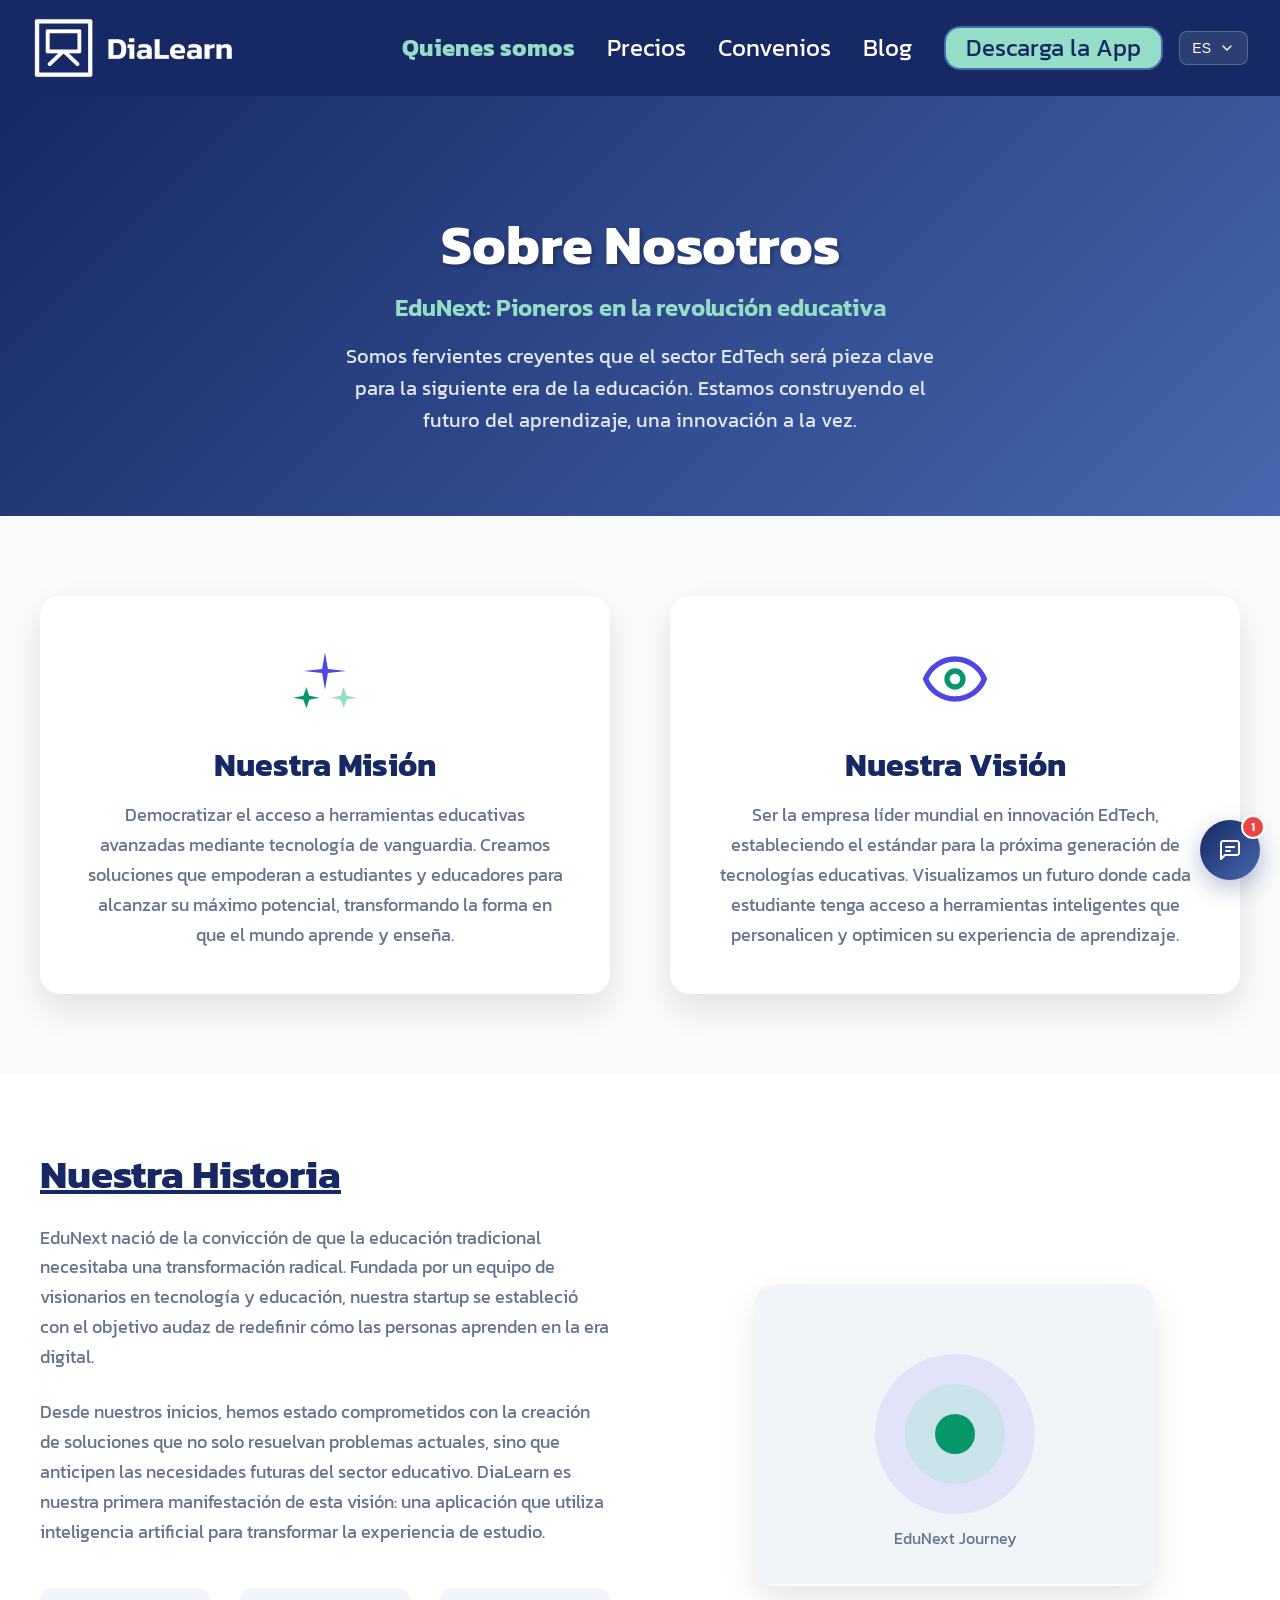
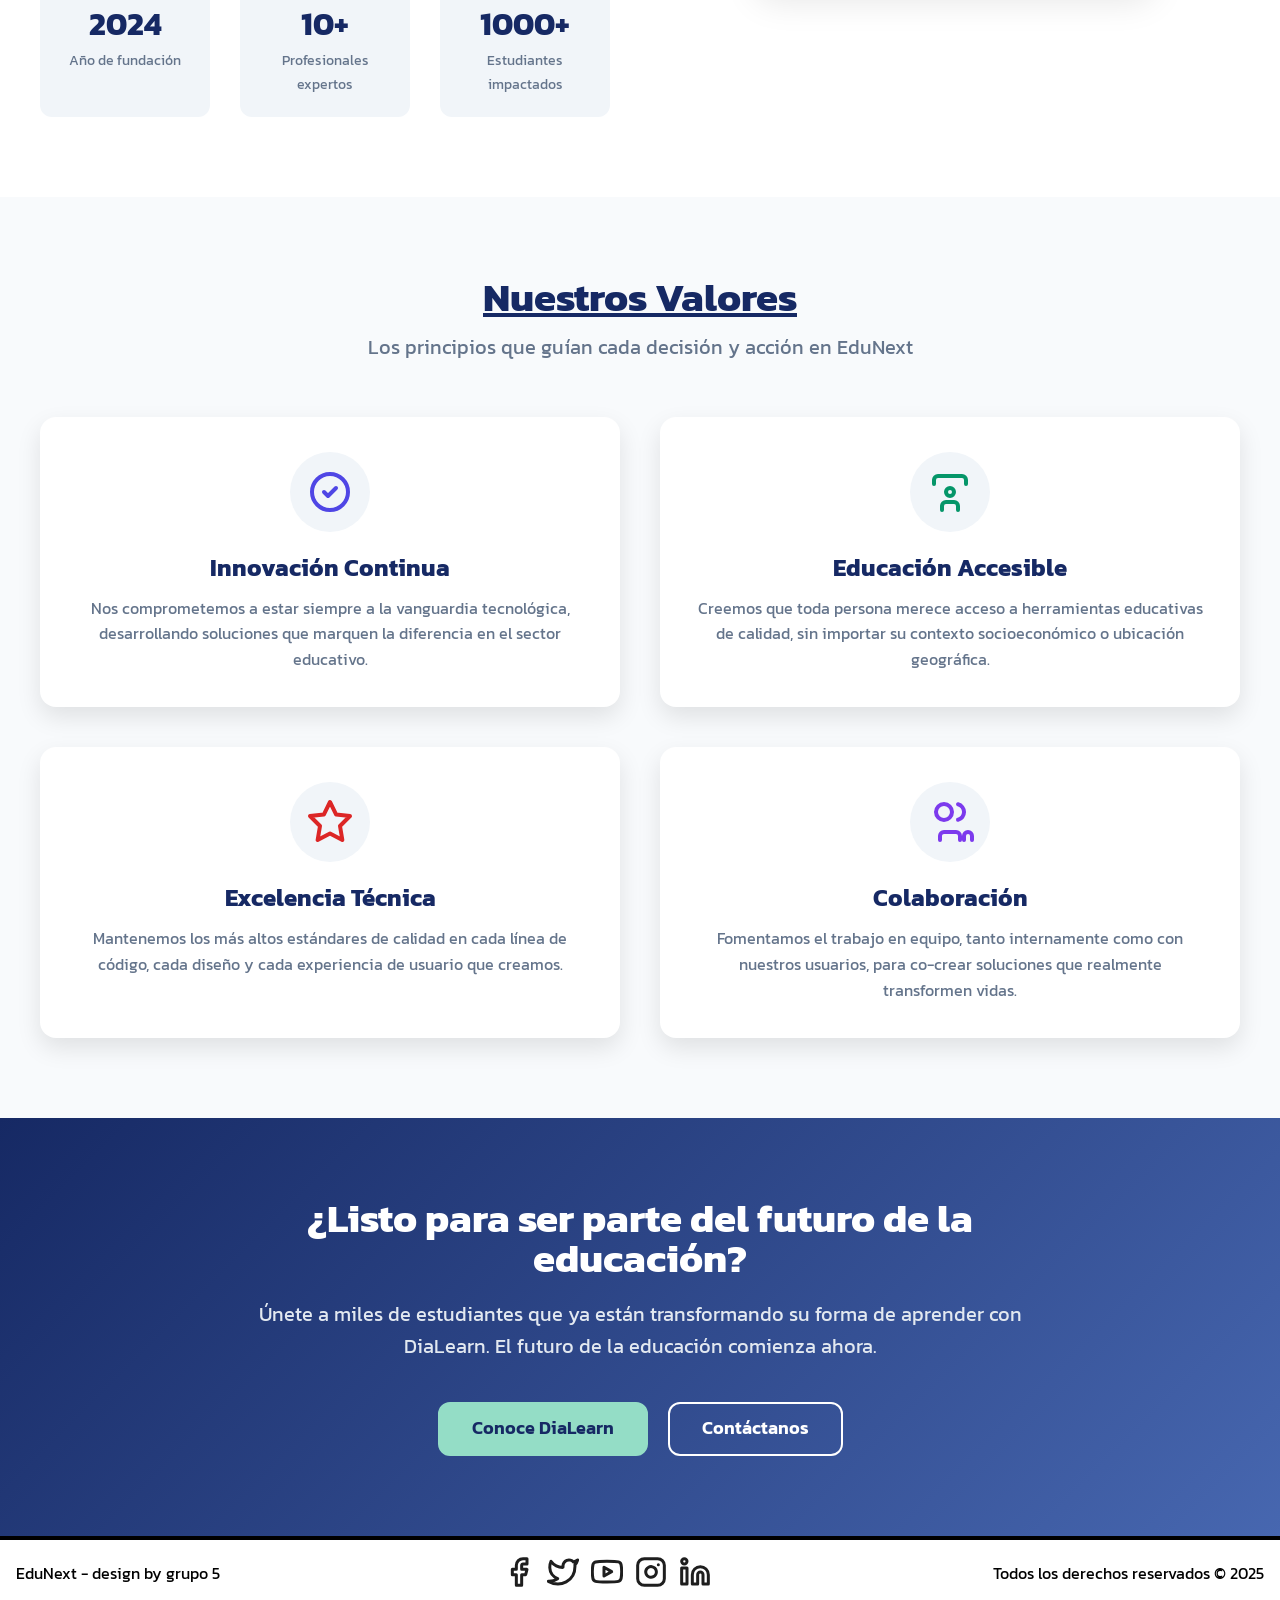
==== commit fe3301e2: "feat: chatbot added" ====
--- a/about-us.html
+++ b/about-us.html
@@ -331,6 +331,9 @@
     </footer>
     <!--Footer-->
 
+    <!-- Chatbot Script -->
+    <script src="scripts/chatbot.js"></script>
+
 </body>
 
 </html>
--- a/styles/styles.css
+++ b/styles/styles.css
@@ -1501,4 +1501,660 @@
     opacity: 1;
 }
 
-/* Fin Language Selector Styles */+/* =================================================== */
+/* CHATBOT STYLES */
+/* =================================================== */
+
+/* Botón flotante del chatbot */
+.chatbot-button {
+    position: fixed;
+    bottom: 20px;
+    right: 20px;
+    width: 60px;
+    height: 60px;
+    background: linear-gradient(135deg, #162964 0%, #4767B0 100%);
+    border: none;
+    border-radius: 50%;
+    display: flex;
+    align-items: center;
+    justify-content: center;
+    cursor: pointer;
+    box-shadow: 0 8px 25px rgba(22, 41, 100, 0.3);
+    z-index: 1000;
+    transition: all 0.3s cubic-bezier(0.4, 0, 0.2, 1);
+    color: white;
+}
+
+.chatbot-button:hover {
+    transform: translateY(-2px);
+    box-shadow: 0 12px 35px rgba(22, 41, 100, 0.4);
+    background: linear-gradient(135deg, #0f1d4f 0%, #3a5899 100%);
+}
+
+.chatbot-button:active {
+    transform: translateY(0);
+}
+
+/* Notificación del chatbot */
+.chatbot-notification {
+    position: absolute;
+    top: -5px;
+    right: -5px;
+    background: #ef4444;
+    color: white;
+    border-radius: 50%;
+    width: 20px;
+    height: 20px;
+    display: flex;
+    align-items: center;
+    justify-content: center;
+    font-size: 12px;
+    font-weight: 600;
+    border: 2px solid white;
+    animation: pulse 2s infinite;
+}
+
+@keyframes pulse {
+    0% { transform: scale(1); }
+    50% { transform: scale(1.1); }
+    100% { transform: scale(1); }
+}
+
+/* Ventana del chat */
+.chatbot-window {
+    position: fixed;
+    bottom: 100px; /* Cambiado de 20px para que aparezca sobre el botón */
+    right: 20px;
+    width: 350px;
+    height: 500px;
+    background: white;
+    border-radius: 16px;
+    box-shadow: 0 20px 60px rgba(22, 41, 100, 0.25);
+    z-index: 999;
+    opacity: 0;
+    visibility: hidden;
+    transform: translateY(20px) scale(0.95);
+    transition: all 0.3s cubic-bezier(0.4, 0, 0.2, 1);
+    display: flex;
+    flex-direction: column;
+    overflow: hidden;
+    border: 1px solid rgba(22, 41, 100, 0.1);
+}
+
+.chatbot-window-open {
+    opacity: 1;
+    visibility: visible;
+    transform: translateY(0) scale(1);
+}
+
+/* Header del chat */
+.chatbot-header {
+    background: linear-gradient(135deg, #162964 0%, #4767B0 100%);
+    color: white;
+    padding: 16px 20px;
+    display: flex;
+    align-items: center;
+    justify-content: space-between;
+    border-bottom: 1px solid rgba(255, 255, 255, 0.1);
+}
+
+.chatbot-header-info {
+    display: flex;
+    align-items: center;
+    gap: 12px;
+}
+
+.chatbot-avatar {
+    width: 40px;
+    height: 40px;
+    background: rgba(255, 255, 255, 0.2);
+    border-radius: 50%;
+    display: flex;
+    align-items: center;
+    justify-content: center;
+    color: white;
+}
+
+.chatbot-info h3 {
+    margin: 0;
+    font-size: 16px;
+    font-weight: 600;
+    color: white;
+}
+
+.chatbot-status {
+    font-size: 12px;
+    opacity: 0.9;
+    display: flex;
+    align-items: center;
+    gap: 6px;
+    color: rgba(255, 255, 255, 0.9);
+}
+
+.chatbot-status::before {
+    content: '';
+    width: 8px;
+    height: 8px;
+    background: #10b981;
+    border-radius: 50%;
+    display: inline-block;
+}
+
+.chatbot-close-btn {
+    background: none;
+    border: none;
+    color: white;
+    cursor: pointer;
+    padding: 8px;
+    border-radius: 8px;
+    transition: background-color 0.2s;
+    display: flex;
+    align-items: center;
+    justify-content: center;
+}
+
+.chatbot-close-btn:hover {
+    background: rgba(255, 255, 255, 0.2);
+}
+
+/* Área de mensajes */
+.chatbot-messages {
+    flex: 1;
+    padding: 20px;
+    overflow-y: auto;
+    display: flex;
+    flex-direction: column;
+    gap: 16px;
+    scroll-behavior: smooth;
+    background: #fafafa;
+}
+
+.chatbot-messages::-webkit-scrollbar {
+    width: 4px;
+}
+
+.chatbot-messages::-webkit-scrollbar-track {
+    background: transparent;
+}
+
+.chatbot-messages::-webkit-scrollbar-thumb {
+    background: rgba(22, 41, 100, 0.2);
+    border-radius: 2px;
+}
+
+/* Mensajes */
+.chatbot-message {
+    display: flex;
+    margin-bottom: 12px;
+}
+
+.chatbot-message-user {
+    justify-content: flex-end;
+}
+
+.chatbot-message-bot {
+    justify-content: flex-start;
+}
+
+.chatbot-message-content {
+    display: flex;
+    align-items: flex-end;
+    gap: 8px;
+    max-width: 80%;
+}
+
+.chatbot-message-user .chatbot-message-content {
+    flex-direction: row-reverse;
+}
+
+.chatbot-message-avatar {
+    width: 32px;
+    height: 32px;
+    background: linear-gradient(135deg, #162964 0%, #4767B0 100%);
+    border-radius: 50%;
+    flex-shrink: 0;
+    margin-bottom: 2px;
+}
+
+.chatbot-message-bubble {
+    background: white;
+    border-radius: 18px;
+    padding: 12px 16px;
+    position: relative;
+    animation: fadeInUp 0.3s ease-out;
+    border: 1px solid #e5e7eb;
+    box-shadow: 0 2px 8px rgba(22, 41, 100, 0.08);
+}
+
+.chatbot-message-user .chatbot-message-bubble {
+    background: linear-gradient(135deg, #162964 0%, #4767B0 100%);
+    color: white;
+    border: none;
+}
+
+.chatbot-message-error .chatbot-message-bubble {
+    background: #fee2e2;
+    color: #dc2626;
+    border: 1px solid #fecaca;
+}
+
+.chatbot-message-text {
+    font-size: 14px;
+    line-height: 1.4;
+    word-wrap: break-word;
+    color: #374151; /* Color de texto por defecto */
+}
+
+.chatbot-message-user .chatbot-message-text {
+    color: white; /* Texto blanco para mensajes del usuario */
+}
+
+.chatbot-message-time {
+    font-size: 11px;
+    opacity: 0.6;
+    margin-top: 4px;
+    display: block;
+    color: #9ca3af;
+}
+
+.chatbot-message-user .chatbot-message-time {
+    color: rgba(255, 255, 255, 0.7);
+}
+
+@keyframes fadeInUp {
+    from {
+        opacity: 0;
+        transform: translateY(10px);
+    }
+    to {
+        opacity: 1;
+        transform: translateY(0);
+    }
+}
+
+/* Área de input */
+.chatbot-input-container {
+    padding: 16px 20px;
+    border-top: 1px solid #e5e7eb;
+    background: white;
+}
+
+.chatbot-input-wrapper {
+    display: flex;
+    align-items: center;
+    background: #f9fafb;
+    border: 2px solid #e5e7eb;
+    border-radius: 25px;
+    padding: 4px;
+    transition: border-color 0.2s, box-shadow 0.2s;
+}
+
+.chatbot-input-wrapper:focus-within {
+    border-color: #4767B0;
+    box-shadow: 0 0 0 3px rgba(71, 103, 176, 0.1);
+}
+
+.chatbot-input {
+    flex: 1;
+    border: none;
+    background: none;
+    padding: 12px 16px;
+    font-size: 14px;
+    color: #374151;
+    outline: none;
+    resize: none;
+}
+
+.chatbot-input::placeholder {
+    color: #9ca3af;
+}
+
+.chatbot-send-btn {
+    background: linear-gradient(135deg, #162964 0%, #4767B0 100%);
+    border: none;
+    color: white;
+    width: 40px;
+    height: 40px;
+    border-radius: 50%;
+    cursor: pointer;
+    transition: all 0.2s;
+    display: flex;
+    align-items: center;
+    justify-content: center;
+    flex-shrink: 0;
+}
+
+.chatbot-send-btn:hover {
+    background: linear-gradient(135deg, #0f1d4f 0%, #3a5899 100%);
+    transform: scale(1.05);
+}
+
+.chatbot-send-btn:active {
+    transform: scale(0.95);
+}
+
+.chatbot-send-btn:disabled {
+    background: #d1d5db;
+    cursor: not-allowed;
+    transform: none;
+}
+
+/* Indicador de escritura */
+.chatbot-typing-indicator {
+    display: none;
+    padding: 8px 16px;
+    align-items: flex-start;
+}
+
+.chatbot-typing-content {
+    display: flex;
+    align-items: center;
+    gap: 8px;
+    background: linear-gradient(135deg, #f8fafc, #f1f5f9);
+    border: 1px solid #e2e8f0;
+    border-radius: 18px 18px 18px 6px;
+    padding: 12px 16px;
+    max-width: 80%;
+    font-size: 14px;
+    color: #64748b;
+    box-shadow: 0 1px 3px rgba(0, 0, 0, 0.1);
+    margin-bottom: 4px;
+}
+
+.chatbot-typing-text {
+    font-weight: 500;
+    user-select: none;
+}
+
+.chatbot-typing-dots {
+    display: flex;
+    align-items: center;
+    gap: 4px;
+    margin-left: 4px;
+}
+
+.chatbot-typing-dots span {
+    width: 6px;
+    height: 6px;
+    background: #4767B0;
+    border-radius: 50%;
+    animation: typing 1.4s infinite ease-in-out;
+}
+
+.chatbot-typing-dots span:nth-child(1) {
+    animation-delay: 0ms;
+}
+
+.chatbot-typing-dots span:nth-child(2) {
+    animation-delay: 200ms;
+}
+
+.chatbot-typing-dots span:nth-child(3) {
+    animation-delay: 400ms;
+}
+
+@keyframes typing {
+    0%, 80%, 100% {
+        transform: scale(0.8);
+        opacity: 0.5;
+    }
+    40% {
+        transform: scale(1);
+        opacity: 1;
+    }
+}
+
+/* Responsive Design para el Chatbot */
+@media (max-width: 768px) {
+    .chatbot-window {
+        width: calc(100vw - 20px);
+        height: calc(100vh - 140px); /* Ajustado para el botón */
+        right: 10px;
+        left: 10px;
+        bottom: 90px; /* Espacio para el botón */
+        max-width: none;
+    }
+    
+    .chatbot-button {
+        bottom: 20px;
+        right: 20px;
+        width: 56px;
+        height: 56px;
+    }
+    
+    .chatbot-messages {
+        padding: 16px;
+    }
+    
+    .chatbot-input-container {
+        padding: 12px 16px;
+    }
+}
+
+@media (max-width: 480px) {
+    .chatbot-window {
+        height: calc(100vh - 120px);
+        bottom: 80px;
+    }
+    
+    .chatbot-button {
+        width: 50px;
+        height: 50px;
+        bottom: 15px;
+        right: 15px;
+    }
+    
+    .chatbot-header {
+        padding: 12px 16px;
+    }
+    
+    .chatbot-info h3 {
+        font-size: 14px;
+    }
+    
+    .chatbot-message-content {
+        max-width: 90%;
+    }
+}
+
+/* Animaciones suaves para dispositivos que las soporten */
+@media (prefers-reduced-motion: no-preference) {
+    .chatbot-button {
+        animation: float 3s ease-in-out infinite;
+    }
+}
+
+@keyframes float {
+    0%, 100% {
+        transform: translateY(0px);
+    }
+    50% {
+        transform: translateY(-3px);
+    }
+}
+
+/* Estados especiales */
+.chatbot-window.chatbot-minimized {
+    height: 60px;
+    overflow: hidden;
+}
+
+.chatbot-window.chatbot-minimized .chatbot-messages,
+.chatbot-window.chatbot-minimized .chatbot-input-container {
+    display: none;
+}
+
+/* =================================================== */
+/* MARKDOWN STYLES EN MENSAJES DEL CHATBOT */
+/* =================================================== */
+
+/* Estilos para contenido de mensajes con Markdown */
+.chatbot-message-text {
+    line-height: 1.5;
+}
+
+.chatbot-message-text h1,
+.chatbot-message-text h2,
+.chatbot-message-text h3 {
+    margin: 8px 0 4px 0;
+    color: #162964;
+    font-weight: 600;
+}
+
+.chatbot-message-user .chatbot-message-text h1,
+.chatbot-message-user .chatbot-message-text h2,
+.chatbot-message-user .chatbot-message-text h3 {
+    color: white;
+}
+
+.chatbot-message-text h1 {
+    font-size: 16px;
+}
+
+.chatbot-message-text h2 {
+    font-size: 15px;
+}
+
+.chatbot-message-text h3 {
+    font-size: 14px;
+}
+
+.chatbot-message-text p {
+    margin: 4px 0;
+    line-height: 1.4;
+}
+
+.chatbot-message-text strong {
+    font-weight: 600;
+    color: #162964;
+}
+
+.chatbot-message-user .chatbot-message-text strong {
+    color: white;
+}
+
+.chatbot-message-text em {
+    font-style: italic;
+    color: inherit;
+}
+
+.chatbot-message-text code {
+    background: rgba(22, 41, 100, 0.1);
+    padding: 2px 4px;
+    border-radius: 3px;
+    font-family: 'Courier New', monospace;
+    font-size: 13px;
+    color: #162964;
+}
+
+.chatbot-message-user .chatbot-message-text code {
+    background: rgba(255, 255, 255, 0.2);
+    color: white;
+}
+
+.chatbot-message-text a {
+    color: #4767B0;
+    text-decoration: underline;
+    transition: color 0.2s;
+}
+
+.chatbot-message-text a:hover {
+    color: #162964;
+}
+
+.chatbot-message-user .chatbot-message-text a {
+    color: rgba(255, 255, 255, 0.9);
+}
+
+.chatbot-message-user .chatbot-message-text a:hover {
+    color: white;
+}
+
+.chatbot-message-text hr {
+    border: none;
+    border-top: 1px solid rgba(22, 41, 100, 0.2);
+    margin: 8px 0;
+}
+
+.chatbot-message-user .chatbot-message-text hr {
+    border-top-color: rgba(255, 255, 255, 0.3);
+}
+
+.chatbot-message-text ul,
+.chatbot-message-text ol {
+    margin: 6px 0;
+    padding-left: 20px;
+}
+
+.chatbot-message-text li {
+    margin: 2px 0;
+    line-height: 1.3;
+}
+
+.chatbot-message-text ul li {
+    list-style-type: disc;
+}
+
+.chatbot-message-text ol li {
+    list-style-type: decimal;
+}
+
+/* Estilos especiales para mensajes de error con Markdown */
+.chatbot-message-error .chatbot-message-text h1,
+.chatbot-message-error .chatbot-message-text h2,
+.chatbot-message-error .chatbot-message-text h3 {
+    color: #dc2626;
+}
+
+.chatbot-message-error .chatbot-message-text strong {
+    color: #dc2626;
+    font-weight: 700;
+}
+
+.chatbot-message-error .chatbot-message-text a {
+    color: #dc2626;
+}
+
+.chatbot-message-error .chatbot-message-text code {
+    background: rgba(220, 38, 38, 0.1);
+    color: #dc2626;
+}
+
+/* Ajustes responsivos para Markdown */
+@media (max-width: 480px) {
+    .chatbot-message-text h1,
+    .chatbot-message-text h2,
+    .chatbot-message-text h3 {
+        font-size: 14px;
+    }
+    
+    .chatbot-message-text ul,
+    .chatbot-message-text ol {
+        padding-left: 16px;
+    }
+    
+    .chatbot-message-text code {
+        font-size: 12px;
+    }
+}
+
+/* Animación suave para elementos de Markdown */
+.chatbot-message-text h1,
+.chatbot-message-text h2,
+.chatbot-message-text h3,
+.chatbot-message-text p,
+.chatbot-message-text ul,
+.chatbot-message-text ol {
+    animation: fadeInContent 0.3s ease-out;
+}
+
+@keyframes fadeInContent {
+    from {
+        opacity: 0;
+        transform: translateY(5px);
+    }
+    to {
+        opacity: 1;
+        transform: translateY(0);
+    }
+}
